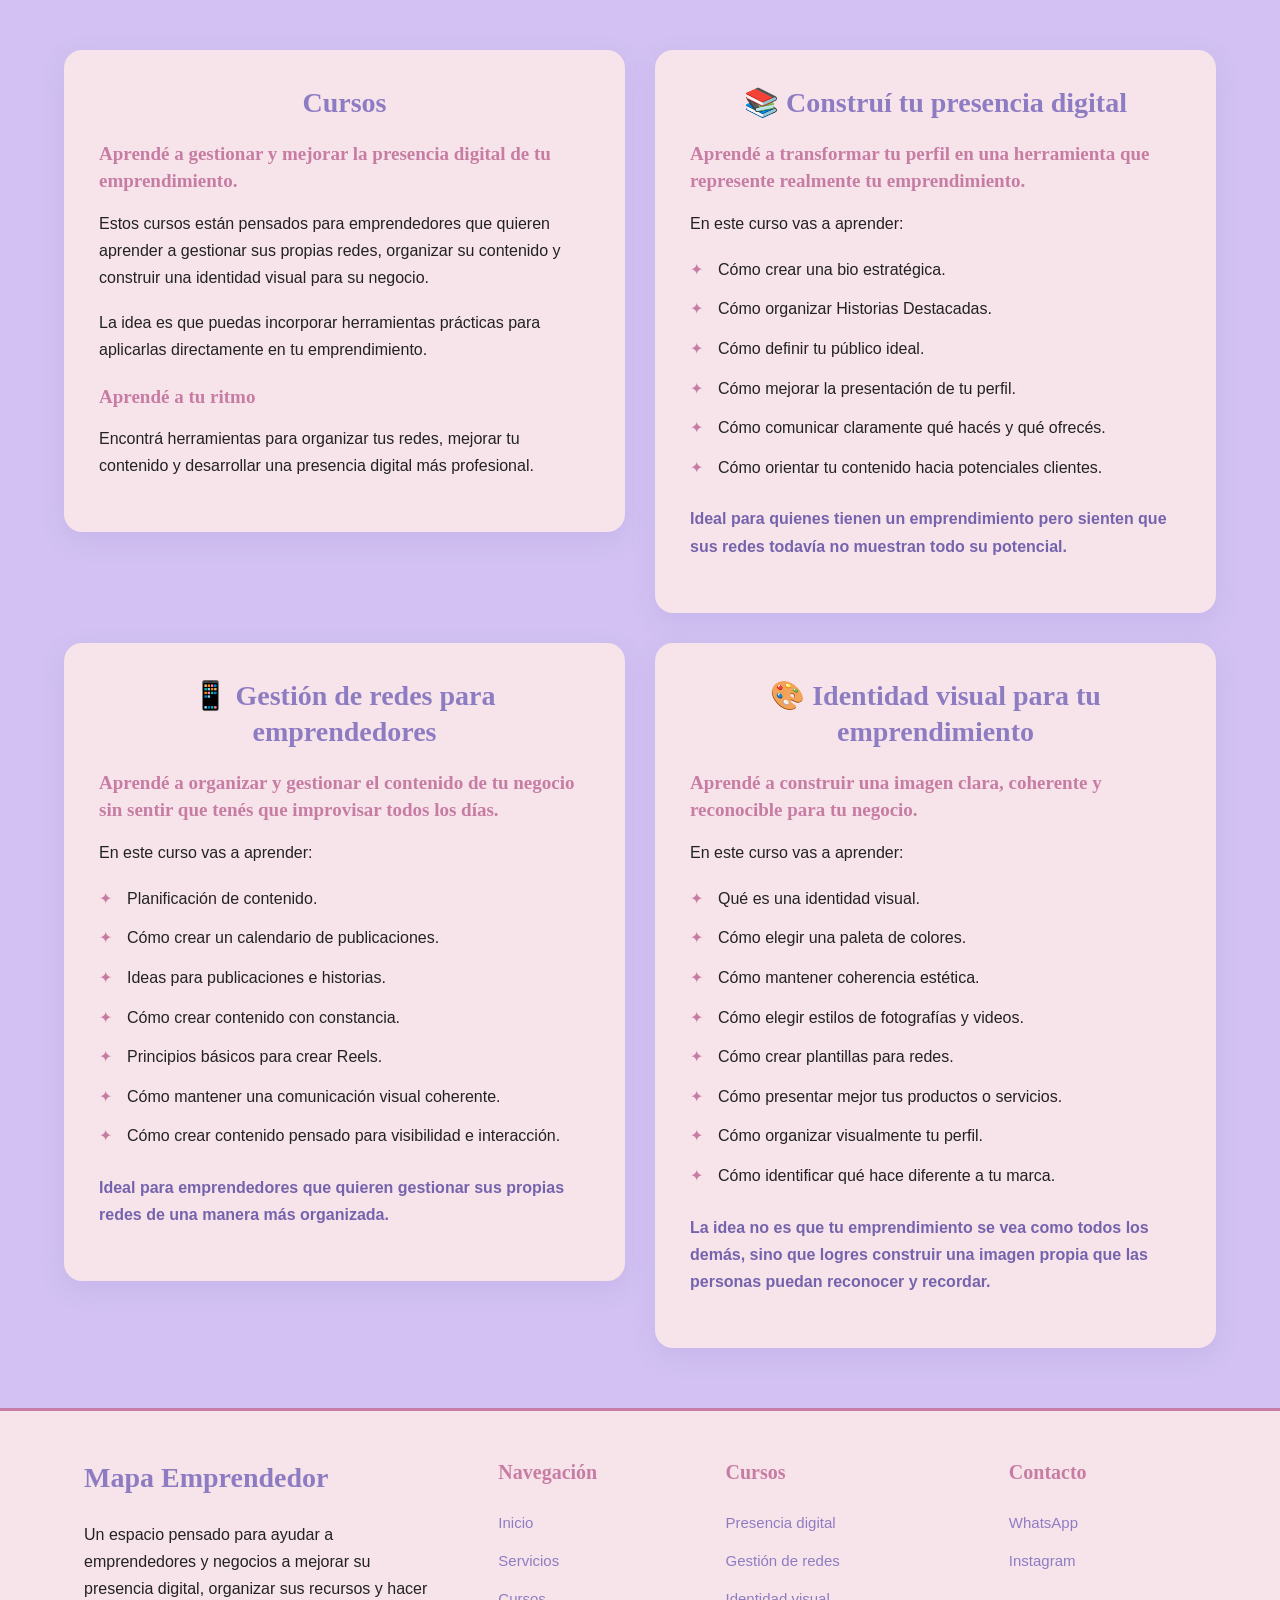
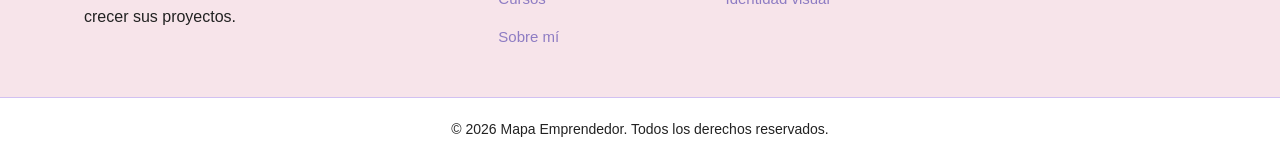
==== cursos.html @ 64b54555 "Agregar estilos footer" ====
<!DOCTYPE html>
<html lang="es">

<head>

    <meta charset="UTF-8">

    <meta
        name="viewport"
        content="width=device-width, initial-scale=1.0"
    >

    <title>Cursos | Mapa Emprendedor</title>

    <link
        rel="icon"
        type="image/jpeg"
        href="../img/logo.jpeg"
    >

    <link
        rel="stylesheet"
        href="style.css"
    >

    <link
        rel="stylesheet"
        href="cursos.css"
    >

</head>


<body>


    <!-- =====================================================
         CURSOS
    ====================================================== -->

    <section class="cursos-layout">


        <!-- =================================================
             PRESENTACIÓN
        ================================================== -->

        <article class="curso-card">

            <h2>
                Cursos
            </h2>

            <h3>
                Aprendé a gestionar y mejorar la presencia
                digital de tu emprendimiento.
            </h3>

            <p>
                Estos cursos están pensados para emprendedores
                que quieren aprender a gestionar sus propias redes,
                organizar su contenido y construir una identidad
                visual para su negocio.
            </p>

            <p>
                La idea es que puedas incorporar herramientas
                prácticas para aplicarlas directamente
                en tu emprendimiento.
            </p>

            <h3>
                Aprendé a tu ritmo
            </h3>

            <p>
                Encontrá herramientas para organizar tus redes,
                mejorar tu contenido y desarrollar una presencia
                digital más profesional.
            </p>

        </article>



        <!-- =================================================
             CURSO 1
        ================================================== -->

        <article
            class="curso-card"
            id="presencia-digital"
        >

            <h2>
                📚 Construí tu presencia digital
            </h2>

            <h3>
                Aprendé a transformar tu perfil en una herramienta
                que represente realmente tu emprendimiento.
            </h3>

            <p>
                En este curso vas a aprender:
            </p>


            <ul class="curso-lista">

                <li>
                    Cómo crear una bio estratégica.
                </li>

                <li>
                    Cómo organizar Historias Destacadas.
                </li>

                <li>
                    Cómo definir tu público ideal.
                </li>

                <li>
                    Cómo mejorar la presentación de tu perfil.
                </li>

                <li>
                    Cómo comunicar claramente qué hacés
                    y qué ofrecés.
                </li>

                <li>
                    Cómo orientar tu contenido
                    hacia potenciales clientes.
                </li>

            </ul>


            <p>
                <strong>
                    Ideal para quienes tienen un emprendimiento
                    pero sienten que sus redes todavía no muestran
                    todo su potencial.
                </strong>
            </p>

        </article>

    
        <!-- =================================================
             CURSO 2
        ================================================== -->

        <article
            class="curso-card"
            id="gestion-redes"
        >

            <h2>
                📱 Gestión de redes para emprendedores
            </h2>

            <h3>
                Aprendé a organizar y gestionar el contenido
                de tu negocio sin sentir que tenés que improvisar
                todos los días.
            </h3>

            <p>
                En este curso vas a aprender:
            </p>


            <ul class="curso-lista">

                <li>
                    Planificación de contenido.
                </li>

                <li>
                    Cómo crear un calendario de publicaciones.
                </li>

                <li>
                    Ideas para publicaciones e historias.
                </li>

                <li>
                    Cómo crear contenido con constancia.
                </li>

                <li>
                    Principios básicos para crear Reels.
                </li>

                <li>
                    Cómo mantener una comunicación
                    visual coherente.
                </li>

                <li>
                    Cómo crear contenido pensado
                    para visibilidad e interacción.
                </li>

            </ul>


            <p>
                <strong>
                    Ideal para emprendedores que quieren gestionar
                    sus propias redes de una manera más organizada.
                </strong>
            </p>

        </article>



        <!-- =================================================
             CURSO 3
        ================================================== -->

        <article
            class="curso-card"
            id="identidad-visual"
        >

            <h2>
                🎨 Identidad visual para tu emprendimiento
            </h2>

            <h3>
                Aprendé a construir una imagen clara,
                coherente y reconocible para tu negocio.
            </h3>

            <p>
                En este curso vas a aprender:
            </p>


            <ul class="curso-lista">

                <li>
                    Qué es una identidad visual.
                </li>

                <li>
                    Cómo elegir una paleta de colores.
                </li>

                <li>
                    Cómo mantener coherencia estética.
                </li>

                <li>
                    Cómo elegir estilos de fotografías
                    y videos.
                </li>

                <li>
                    Cómo crear plantillas para redes.
                </li>

                <li>
                    Cómo presentar mejor tus productos
                    o servicios.
                </li>

                <li>
                    Cómo organizar visualmente tu perfil.
                </li>

                <li>
                    Cómo identificar qué hace diferente
                    a tu marca.
                </li>

            </ul>


            <p>
                <strong>
                    La idea no es que tu emprendimiento se vea
                    como todos los demás, sino que logres construir
                    una imagen propia que las personas puedan
                    reconocer y recordar.
                </strong>
            </p>

        </article>


    </section>



    <!-- =====================================================
         FOOTER
    ====================================================== -->

    <footer class="footer">

        <div class="footer-contenido">


            <div class="footer-columna footer-marca">

                <h2>
                    Mapa Emprendedor
                </h2>

                <p>
                    Un espacio pensado para ayudar a emprendedores
                    y negocios a mejorar su presencia digital,
                    organizar sus recursos y hacer crecer sus proyectos.
                </p>

            </div>



            <div class="footer-columna">

                <h3>
                    Navegación
                </h3>

                <a href="index.html">
                    Inicio
                </a>

                <a href="Servicios.html">
                    Servicios
                </a>

                <a href="cursos.html">
                    Cursos
                </a>

                <a href="index.html">
                    Sobre mí
                </a>

            </div>



            <div class="footer-columna">

                <h3>
                    Cursos
                </h3>

                <a href="#presencia-digital">
                    Presencia digital
                </a>

                <a href="#gestion-redes">
                    Gestión de redes
                </a>

                <a href="#identidad-visual">
                    Identidad visual
                </a>

            </div>



            <div class="footer-columna">

                <h3>
                    Contacto
                </h3>

                <a
                    href="https://wa.me/59899826150"
                    target="_blank"
                    rel="noopener noreferrer"
                    class="whatsapp-btn"
                >
                    WhatsApp
                </a>

                <a
                    href="https://www.instagram.com/mapa_emprendedor"
                    target="_blank"
                    rel="noopener noreferrer"
                >
                    Instagram
                </a>

            </div>

        </div>


        <div class="footer-inferior">

            <p>
                &copy;
                <span id="year"></span>
                Mapa Emprendedor.
                Todos los derechos reservados.
            </p>

        </div>

    </footer>


    <script src="../js/script.js"></script>


</body>

</html>
---- style.css ----
/* =========================================================
   MAPA EMPRENDEDOR - CSS GENERAL
========================================================= */


/* =========================================================
   VARIABLES
========================================================= */

:root {
    /* COLORES */
    --violeta: #8e7cc3;
    --violeta-oscuro: #7563ad;

    --lila: #d2c1f2;
    --lila-claro: #eee8fa;

    --rosa: #c77da3;
    --rosa-oscuro: #ad658b;
    --rosa-claro: #f7e4ea;

    --blanco: #ffffff;
    --negro: #222222;
    --gris: #666666;

    /* FUENTES */
    --fuente-titulo:
        Georgia,
        "Times New Roman",
        serif;

    --fuente-texto:
        Arial,
        Helvetica,
        sans-serif;

    /* MEDIDAS */
    --radio: 15px;
    --ancho-general: 1200px;

    /* SOMBRAS */
    --sombra:
        0 8px 25px
        rgba(142, 124, 195, 0.15);

    --sombra-hover:
        0 14px 35px
        rgba(142, 124, 195, 0.25);

    /* TRANSICIONES */
    --transicion: 0.3s ease;
}


/* =========================================================
   RESET
========================================================= */

* {
    margin: 0;
    padding: 0;
    box-sizing: border-box;
}

html {
    scroll-behavior: smooth;
}

body {
    margin: 0;

    background-color: var(--lila);
    color: var(--negro);

    font-family: var(--fuente-texto);
    line-height: 1.6;

    overflow-x: hidden;
}

img {
    display: block;
    max-width: 100%;
}

button,
input,
textarea,
select {
    font: inherit;
}


/* =========================================================
   LINKS GENERALES
========================================================= */

a {
    color: var(--violeta);
    text-decoration: none;

    transition: color var(--transicion);
}

a:hover {
    color: var(--rosa);
}

/* =========================================
   BOTONES DE LAS TARJETAS
========================================= */

a.explorar-btn {
    display: inline-flex;

    align-items: center;
    justify-content: center;

    margin-top: 15px;
    padding: 12px 24px;

    background-color: var(--violeta);
    color: var(--blanco);

    border-radius: 8px;

    font-family: var(--fuente-texto);
    font-size: 15px;
    font-weight: 600;

    text-decoration: none;

    cursor: pointer;

    transition:
        background-color 0.3s ease,
        color 0.3s ease,
        transform 0.3s ease,
        box-shadow 0.3s ease;
}

a.explorar-btn:visited {
    color: var(--blanco);
}

a.explorar-btn:hover {
    background-color: var(--rosa);
    color: var(--blanco);

    transform: translateY(-3px);

    box-shadow:
        0 7px 15px
        rgba(199, 125, 163, 0.3);
}

a.explorar-btn:active {
    transform: scale(0.96);
}

/* =========================================================
   TÍTULOS
========================================================= */

h1,
h2,
h3,
h4 {
    font-family: var(--fuente-titulo);
}

h1 {
    margin-bottom: 20px;
    color: var(--violeta);
}

h2 {
    margin-bottom: 20px;
}

h3 {
    margin-bottom: 15px;
}


/* =========================================================
   HEADER
========================================================= */

.header {
    width: 100%;
    min-height: 350px;

    background-color: var(--rosa-claro);
    background-image: url("../img/logo.jpeg");
    background-size: contain;
    background-position: center 50%;
    background-repeat: no-repeat;

    display: flex;
    flex-direction: column;
    justify-content: center;
    align-items: center;

    animation: entradaHeader 1.2s ease-out;

    /* Se usa para el movimiento del logo al hacer scroll */
    will-change: background-position;
}

@keyframes entradaHeader {
    from {
        opacity: 0;
        transform: scale(0.96);
    }

    to {
        opacity: 1;
        transform: scale(1);
    }
}


/* =========================================================
   CONTENEDOR GENERAL
========================================================= */

.container {
    width: 100%;
    max-width: var(--ancho-general);

    margin: 0 auto;
    padding: 35px 20px;

    position: relative;

    text-align: center;

    animation:
        entradaBienvenida
        1s ease-out
        0.2s both;
}


/* =========================================================
   BIENVENIDA
========================================================= */

#bienvenido {
    margin: 0;

    color: var(--rosa);

    font-size: 26px;
    font-weight: normal;
    line-height: 1.5;
}

.container p {
    font-size: 17px;
    line-height: 1.6;
}

@keyframes entradaBienvenida {
    from {
        opacity: 0;
        transform: translateY(25px);
    }

    to {
        opacity: 1;
        transform: translateY(0);
    }
}


/* =========================================================
   COLUMNAS PRINCIPALES
========================================================= */

.columnas {
    width: 100%;
    max-width: 1400px;

    margin: 0 auto;
    padding: 0 20px 40px;

    display: grid;

    grid-template-columns:
        repeat(3, minmax(0, 1fr));

    gap: 20px;

    /* IMPORTANTE */
    align-items: start;
}


/* =========================================================
   COLUMNA
========================================================= */

.columna {
    padding: 30px;

    background-color: var(--rosa-claro);

    border-radius: var(--radio);

    text-align: center;

    opacity: 0;

    animation:
        entradaColumna
        0.8s ease-out
        forwards;

    transition:
        transform var(--transicion),
        box-shadow var(--transicion);
}


/* Animación escalonada */

.columna:nth-child(1) {
    animation-delay: 0.4s;
}

.columna:nth-child(2) {
    animation-delay: 0.6s;
}

.columna:nth-child(3) {
    animation-delay: 0.8s;
}

@keyframes entradaColumna {
    from {
        opacity: 0;
        transform: translateY(35px);
    }

    to {
        opacity: 1;
        transform: translateY(0);
    }
}

.columna:hover {
    transform: translateY(-8px);
    box-shadow: var(--sombra-hover);
}


/* =========================================================
   CONTENIDO DE LAS COLUMNAS
========================================================= */

.columna h2 {
    color: var(--violeta);

    transition:
        transform var(--transicion),
        color var(--transicion);
}

.columna h3 {
    color: var(--rosa);
    line-height: 1.3;
}

.columna p {
    margin-bottom: 20px;
    line-height: 1.6;
}

.columna:hover h2 {
    transform: scale(1.04);
}


/* =========================================================
   BOTONES PRINCIPALES
========================================================= */

.explorar-btn,
.btn,
.whatsapp-btn {
    display: inline-flex;

    align-items: center;
    justify-content: center;

    padding: 11px 22px;

    background-color: var(--violeta);
    color: var(--blanco);

    border: none;
    border-radius: 8px;

    font-family: var(--fuente-texto);
    font-size: 15px;

    text-decoration: none;

    cursor: pointer;

    transition:
        background-color var(--transicion),
        color var(--transicion),
        transform var(--transicion),
        box-shadow var(--transicion);
}

.explorar-btn:hover,
.btn:hover,
.whatsapp-btn:hover {
    background-color: var(--rosa);
    color: var(--blanco);

    transform: translateY(-3px);

    box-shadow:
        0 7px 15px
        rgba(199, 125, 163, 0.30);
}

.explorar-btn:active,
.btn:active,
.whatsapp-btn:active {
    transform: scale(0.96);
}


/* =========================================================
   BOTÓN SECUNDARIO
========================================================= */

.btn-secundario {
    display: inline-flex;

    align-items: center;
    justify-content: center;

    padding: 10px 20px;

    border: 2px solid var(--violeta);
    border-radius: 8px;

    background-color: transparent;
    color: var(--violeta);

    text-decoration: none;

    transition:
        background-color var(--transicion),
        color var(--transicion),
        transform var(--transicion);
}

.btn-secundario:hover {
    background-color: var(--violeta);
    color: var(--blanco);

    transform: translateY(-3px);
}


/* =========================================================
   SECCIONES GENERALES
========================================================= */

.seccion {
    width: 100%;
    max-width: var(--ancho-general);

    margin: 0 auto;
    padding: 60px 20px;
}

.seccion-titulo {
    margin-bottom: 15px;

    color: var(--violeta);

    font-size: 32px;

    text-align: center;
}

.seccion-subtitulo {
    margin-bottom: 30px;

    color: var(--rosa);

    font-size: 20px;

    text-align: center;
}


/* =========================================================
   TARJETAS GENERALES
========================================================= */

.tarjetas {
    display: grid;

    grid-template-columns:
        repeat(3, minmax(0, 1fr));

    gap: 20px;
}

.tarjeta {
    padding: 30px;

    background-color: var(--rosa-claro);

    border-radius: var(--radio);

    box-shadow: var(--sombra);

    transition:
        transform var(--transicion),
        box-shadow var(--transicion);
}

.tarjeta:hover {
    transform: translateY(-6px);
    box-shadow: var(--sombra-hover);
}

.tarjeta h2,
.tarjeta h3 {
    color: var(--violeta);
}

.tarjeta p {
    margin-bottom: 15px;
}


/* =========================================================
   LISTAS
========================================================= */

.lista {
    margin: 20px 0;
    padding: 0;

    list-style: none;
}

.lista li {
    position: relative;

    margin-bottom: 12px;
    padding-left: 25px;
}

.lista li::before {
    content: "✦";

    position: absolute;

    left: 0;

    color: var(--rosa);
}


/* =========================================================
   FORMULARIOS
========================================================= */

.formulario {
    width: 100%;
    max-width: 650px;

    margin: 30px auto;
    padding: 30px;

    background-color: var(--rosa-claro);

    border-radius: var(--radio);
}

.formulario label {
    display: block;

    margin-bottom: 7px;

    color: var(--violeta);

    font-weight: bold;
}

.formulario input,
.formulario textarea,
.formulario select {
    width: 100%;

    margin-bottom: 20px;
    padding: 12px;

    border: 1px solid var(--lila);
    border-radius: 8px;

    background-color: var(--blanco);
    color: var(--negro);

    outline: none;

    transition:
        border-color var(--transicion),
        box-shadow var(--transicion);
}

.formulario input:focus,
.formulario textarea:focus,
.formulario select:focus {
    border-color: var(--violeta);

    box-shadow:
        0 0 0 3px
        rgba(142, 124, 195, 0.15);
}

.formulario textarea {
    min-height: 130px;

    resize: vertical;
}


/* =========================================================
   IMÁGENES DE CONTENIDO
========================================================= */

.imagen-contenido {
    width: 100%;
    max-width: 500px;

    margin: 25px auto;

    border-radius: var(--radio);

    box-shadow: var(--sombra);
}


/* =========================================================
   LINKS ESPECIALES
========================================================= */

.link {
    color: var(--violeta);

    font-weight: bold;
    text-decoration: none;

    transition: color var(--transicion);
}

.link:hover {
    color: var(--rosa);
}


/* =========================================================
   FOOTER
========================================================= */

.footer {
    width: 100%;
    margin-top: 60px;

    background-color: var(--rosa-claro);
    color: var(--negro);

    border-top: 3px solid var(--rosa);

    animation: aparecerFooter 1s ease-out;
}


/* =========================================================
   CONTENIDO DEL FOOTER
========================================================= */

.footer-contenido {
    width: 90%;
    max-width: var(--ancho-general);

    margin: 0 auto;
    padding: 45px 20px;

    display: grid;

    grid-template-columns:
        2fr 1fr 1.3fr 1fr;

    gap: 40px;
}


/* =========================================================
   COLUMNAS
========================================================= */

.footer-columna {
    display: flex;

    flex-direction: column;
    align-items: flex-start;

    gap: 8px;
}


/* =========================================================
   MARCA
========================================================= */

.footer-marca h2 {
    margin-bottom: 12px;

    color: var(--violeta);

    font-size: 28px;
}


.footer-marca p {
    max-width: 350px;

    margin: 0;

    color: var(--negro);

    line-height: 1.7;
}


/* =========================================================
   TÍTULOS DEL FOOTER
========================================================= */

.footer-columna h3 {
    margin-bottom: 12px;

    color: var(--rosa);

    font-size: 20px;
}


/* =========================================================
   ENLACES DEL FOOTER
========================================================= */

.footer-columna a {
    display: inline-block;

    position: relative;

    padding: 3px 0;

    background-color: transparent;

    color: var(--violeta);

    border: none;
    border-radius: 0;

    font-size: 15px;
    font-weight: normal;

    text-decoration: none;

    box-shadow: none;

    transition:
        color 0.3s ease,
        transform 0.3s ease;
}


/* Cuando pasás el mouse */

.footer-columna a:hover {
    background-color: transparent;

    color: var(--rosa);

    transform: translateX(4px);

    box-shadow: none;
}


/* Línea animada debajo */

.footer-columna a::after {
    content: "";

    position: absolute;

    left: 0;
    bottom: 0;

    width: 0;
    height: 1px;

    background-color: var(--rosa);

    transition: width 0.3s ease;
}


.footer-columna a:hover::after {
    width: 100%;
}


/* =========================================================
   PARTE INFERIOR
========================================================= */

.footer-inferior {
    width: 100%;

    padding: 20px;

    background-color: var(--blanco);

    border-top: 1px solid var(--lila);

    text-align: center;
}


.footer-inferior p {
    margin: 0;

    color: var(--negro);

    font-size: 14px;
}


/* =========================================================
   ANIMACIÓN
========================================================= */

@keyframes aparecerFooter {

    from {
        opacity: 0;
        transform: translateY(25px);
    }

    to {
        opacity: 1;
        transform: translateY(0);
    }

}


/* =========================================================
   TABLET
   769px - 1024px
========================================================= */

@media (min-width: 769px) and (max-width: 1024px) {

    /* =========================
       HEADER
    ========================= */

    .header {
        min-height: 300px;

        background-size: contain;
    }


    /* =========================
       BIENVENIDA
    ========================= */

    .container {
        padding: 30px 25px;
    }

    #bienvenido {
        font-size: 23px;
    }


    /* =========================
       COLUMNAS PRINCIPALES
       
       Servicios | Cursos
          Sobre mí
    ========================= */

    .columnas {
        grid-template-columns:
            repeat(2, minmax(0, 1fr));

        gap: 22px;

        padding:
            0 25px
            40px;
    }


    /* SERVICIOS */

    .columna:nth-child(1) {
        grid-column: 1;
        grid-row: 1;
    }


    /* SOBRE MÍ */

    .columna:nth-child(2) {
        grid-column: 1 / -1;
        grid-row: 2;

        width: 65%;

        justify-self: center;
    }


    /* CURSOS */

    .columna:nth-child(3) {
        grid-column: 2;
        grid-row: 1;
    }


    .columna {
        padding: 27px;
    }


    /* =========================
       TARJETAS GENERALES
    ========================= */

    .tarjetas {
        grid-template-columns:
            repeat(2, minmax(0, 1fr));
    }


    /* =========================
       SECCIONES
    ========================= */

    .seccion {
        padding:
            50px 25px;
    }


    /* =========================
       FOOTER
    ========================= */

    .footer-contenido {
        grid-template-columns:
            repeat(2, minmax(0, 1fr));

        gap:
            35px
            50px;

        padding:
            40px
            25px;
    }

}



/* =========================================================
   CELULAR
   hasta 768px
========================================================= */

@media (max-width: 768px) {

    /* =========================
       HEADER
    ========================= */

    .header {
        min-height: 250px;

        background-size: contain;
        background-position: center;
    }


    /* =========================
       BIENVENIDA
    ========================= */

    .container {
        padding:
            25px
            15px;
    }

    #bienvenido {
        font-size: 21px;

        line-height: 1.4;
    }

    .container p {
        font-size: 16px;
    }


    /* =========================
       COLUMNAS
    ========================= */

    .columnas {
        width: 100%;

        grid-template-columns: 1fr;

        gap: 20px;

        padding:
            0 15px
            30px;
    }


    .columna {
        width: 100%;

        padding: 25px 20px;

        height: fit-content;
    }


    /* =========================
       TÍTULOS
    ========================= */

    .columna h2 {
        font-size: 25px;
    }

    .columna h3 {
        font-size: 18px;
    }


    /* =========================
       TARJETAS
    ========================= */

    .tarjetas {
        grid-template-columns: 1fr;
    }

    .tarjeta {
        padding: 25px 20px;
    }


    /* =========================
       SECCIONES
    ========================= */

    .seccion {
        padding:
            45px
            15px;
    }

    .seccion-titulo {
        font-size: 27px;
    }

    .seccion-subtitulo {
        font-size: 18px;
    }


    /* =========================
       FORMULARIO
    ========================= */

    .formulario {
        width: 100%;

        padding: 22px 18px;
    }


    /* =========================
       IMÁGENES
    ========================= */

    .imagen-contenido {
        width: 100%;

        max-width: 450px;
    }


    /* =========================================
   FOOTER
========================================= */

.footer {
    margin-top: 60px;
    padding: 50px 20px 20px;
    background-color: #1f1f1f;
    color: white;
}

.footer-contenido {
    max-width: 1200px;
    margin: 0 auto;

    display: grid;
    grid-template-columns: repeat(4, 1fr);
    gap: 40px;
}

.footer-columna {
    display: flex;
    flex-direction: column;
    gap: 12px;
}

.footer-columna h2,
.footer-columna h3 {
    margin-bottom: 10px;
    color: white;
}

.footer-columna p {
    line-height: 1.6;
    color: #dddddd;
}


/* BOTONES / LINKS DEL FOOTER */

.footer-columna a {
    display: inline-block;

    width: fit-content;

    padding: 9px 16px;

    text-decoration: none;

    color: white;

    border: 1px solid white;
    border-radius: 8px;

    transition: 0.3s ease;

    cursor: pointer;
}


/* EFECTO AL PASAR EL MOUSE */

.footer-columna a:hover {
    background-color: white;
    color: #1f1f1f;

    transform: translateY(-2px);
}


/* PARTE INFERIOR */

.footer-inferior {
    max-width: 1200px;

    margin: 40px auto 0;
    padding-top: 20px;

    border-top: 1px solid #555;

    text-align: center;

    color: #bbbbbb;
}


/* RESPONSIVE */

@media (max-width: 900px) {

    .footer-contenido {
        grid-template-columns: repeat(2, 1fr);
    }

}


@media (max-width: 600px) {

    .footer-contenido {
        grid-template-columns: 1fr;
    }

}



/* =========================================================
   CELULAR PEQUEÑO
   hasta 480px
========================================================= */

@media (max-width: 480px) {

    /* =========================
       HEADER
    ========================= */

    .header {
        min-height: 210px;
    }


    /* =========================
       BIENVENIDA
    ========================= */

    #bienvenido {
        font-size: 19px;
    }

    .container {
        padding:
            20px
            14px;
    }


    /* =========================
       COLUMNAS
    ========================= */

    .columnas {
        padding:
            0
            12px
            25px;

        gap: 16px;
    }

    .columna {
        padding:
            22px
            18px;

        border-radius: 13px;
    }

    .columna h2 {
        font-size: 23px;
    }

    .columna h3 {
        font-size: 17px;
    }

    .columna p {
        font-size: 15px;
    }


    /* =========================
       BOTONES
    ========================= */

    .explorar-btn,
    .btn,
    .btn-secundario,
    .whatsapp-btn {
        width: 100%;

        text-align: center;

        justify-content: center;
    }


    /* Para asegurar que los links
       con clase explorar-btn también
       ocupen todo el ancho */

    a.explorar-btn {
        width: 100%;
    }


    /* =========================
       SECCIONES
    ========================= */

    .seccion {
        padding:
            35px
            12px;
    }

    .seccion-titulo {
        font-size: 24px;
    }


    /* =========================
       FORMULARIO
    ========================= */

    .formulario {
        padding:
            20px
            15px;
    }


    /* =========================
       FOOTER
    ========================= */

    .footer-contenido {
        width: 95%;

        padding:
            35px
            15px;

        gap: 25px;
    }

    .footer-marca h2 {
        font-size: 24px;
    }

    .footer-columna h3 {
        font-size: 18px;
    }

    .footer-columna a {
        font-size: 14px;
    }

    .footer-inferior {
        padding:
            18px
            12px;
    }

    .footer-inferior p {
        font-size: 12px;
    }

}



/* =========================================================
   CELULARES MUY PEQUEÑOS
   hasta 360px
========================================================= */

@media (max-width: 360px) {

    .header {
        min-height: 180px;
    }

    #bienvenido {
        font-size: 18px;
    }

    .columna {
        padding:
            20px
            15px;
    }

    .columna h2 {
        font-size: 21px;
    }

    .columna h3 {
        font-size: 16px;
    }

    .columna p {
        font-size: 14px;
    }

}



/* =========================================================
   ACCESIBILIDAD
========================================================= */

@media (prefers-reduced-motion: reduce) {

    html {
        scroll-behavior: auto;
    }

    .header,
    .container,
    .columna,
    .footer {
        animation: none;

        opacity: 1;
    }

    *,
    *::before,
    *::after {
        animation-duration: 0.01ms !important;

        animation-iteration-count: 1 !important;

        transition-duration: 0.01ms !important;
    }

}

* {
    margin: 0;
    padding: 0;
    box-sizing: border-box;
}

body {
    font-family: Arial, Helvetica, sans-serif;
    background-color: #f5f1eb;
    color: #333;
}


/* HEADER */

header {
    background-color: #9b7355;
    padding: 25px 40px;

    display: flex;
    justify-content: space-between;
    align-items: center;

    flex-wrap: wrap;
}

.logo {
    color: white;
    font-size: 28px;
    font-weight: bold;
}

nav {
    display: flex;
    gap: 15px;
    flex-wrap: wrap;
}

nav a {
    color: white;
    text-decoration: none;

    padding: 10px 16px;

    border-radius: 8px;

    transition: 0.3s;
}

nav a:hover {
    background-color: #7f5c43;
}


/* BIENVENIDA */

.container {
    width: 90%;
    max-width: 1200px;

    margin: 50px auto 30px;

    text-align: center;
}

#bienvenido {
    color: #6d4c41;

    font-size: 30px;

    line-height: 1.4;
}


/* COLUMNAS */

.columnas {
    width: 90%;
    max-width: 1200px;

    margin: 40px auto;

    display: grid;

    grid-template-columns: repeat(3, 1fr);

    gap: 25px;
}

.columna {
    background-color: white;

    border-radius: 15px;

    padding: 25px;

    box-shadow: 0 4px 12px rgba(0, 0, 0, 0.12);

    transition: 0.3s;
}

.columna:hover {
    transform: translateY(-5px);

    box-shadow: 0 8px 18px rgba(0, 0, 0, 0.18);
}

.columna h2 {
    color: #8b6248;

    margin-bottom: 15px;

    font-size: 25px;
}

.columna h3 {
    color: #5f4638;

    margin-bottom: 15px;
}

.columna p {
    line-height: 1.6;

    margin-bottom: 15px;
}


/* BOTONES */

.boton {
    display: inline-block;

    background-color: #9b7355;

    color: white;

    text-decoration: none;

    padding: 12px 20px;

    border-radius: 8px;

    margin-top: 10px;

    transition: 0.3s;

    font-weight: bold;
}

.boton:hover {
    background-color: #76523c;

    transform: scale(1.03);
}


/* FOTO */

.foto-perfil {
    width: 150px;
    height: 150px;

    object-fit: cover;

    border-radius: 50%;

    display: block;

    margin: 0 auto 20px;

    border: 5px solid #d7c1ae;
}


/* FOOTER */

footer {
    margin-top: 60px;

    background-color: #6f4e3d;

    color: white;

    padding: 40px 20px;

    text-align: center;
}

footer h2 {
    margin-bottom: 20px;

    font-size: 26px;
}

.footer-botones {
    display: flex;

    justify-content: center;

    align-items: center;

    gap: 15px;

    flex-wrap: wrap;

    margin-bottom: 25px;
}

.footer-botones a {
    display: inline-block;

    background-color: white;

    color: #6f4e3d;

    padding: 12px 22px;

    border-radius: 8px;

    text-decoration: none;

    font-weight: bold;

    transition: 0.3s;
}

.footer-botones a:hover {
    background-color: #e8d8ca;

    transform: translateY(-2px);
}

footer p {
    margin-top: 15px;

    font-size: 14px;
}


/* TABLET */

@media (max-width: 900px) {

    .columnas {
        grid-template-columns: 1fr;
    }

    header {
        flex-direction: column;

        gap: 20px;
    }

    nav {
        justify-content: center;
    }

    #bienvenido {
        font-size: 25px;
    }
}


/* CELULAR */

@media (max-width: 500px) {

    header {
        padding: 20px 10px;
    }

    .logo {
        font-size: 23px;
    }

    nav {
        flex-direction: column;

        width: 100%;

        text-align: center;
    }

    nav a {
        width: 100%;
    }

    .container {
        margin-top: 30px;
    }

    #bienvenido {
        font-size: 21px;
    }

    .columnas {
        width: 94%;
    }

    .columna {
        padding: 20px;
    }

    .footer-botones {
        flex-direction: column;
    }

    .footer-botones a {
        width: 90%;
    }
}
}
---- cursos.css ----
/* =========================================================
   PÁGINA CURSOS
========================================================= */

.cursos-layout {
    width: 90%;
    max-width: 1300px;

    margin: 50px auto;

    display: grid;

    grid-template-columns:
        repeat(2, minmax(0, 1fr));

    gap: 30px;

    align-items: start;
}


/* =========================================================
   TARJETAS
========================================================= */

.curso-card {
    width: 100%;
    height: fit-content;

    padding: 35px;

    background-color: var(--rosa-claro);

    border-radius: 18px;

    box-shadow:
        0 8px 25px
        rgba(142, 124, 195, 0.15);

    transition:
        transform 0.3s ease,
        box-shadow 0.3s ease;
}


.curso-card:hover {
    transform: translateY(-7px);

    box-shadow:
        0 15px 35px
        rgba(142, 124, 195, 0.25);
}


/* =========================================================
   TÍTULOS
========================================================= */

.curso-card h2 {
    margin-bottom: 20px;

    color: var(--violeta);

    font-size: 28px;

    line-height: 1.3;

    text-align: center;
}


.curso-card h3 {
    margin-top: 20px;
    margin-bottom: 15px;

    color: var(--rosa);

    font-size: 19px;

    line-height: 1.4;
}


/* =========================================================
   PÁRRAFOS
========================================================= */

.curso-card p {
    margin-bottom: 18px;

    line-height: 1.7;
}


.curso-card strong {
    color: var(--violeta-oscuro);
}


/* =========================================================
   LISTA
========================================================= */

.curso-lista {
    margin: 20px 0 25px;

    padding: 0;

    list-style: none;
}


.curso-lista li {
    position: relative;

    margin-bottom: 14px;

    padding-left: 28px;

    line-height: 1.6;
}


.curso-lista li::before {
    content: "✦";

    position: absolute;

    left: 0;

    color: var(--rosa);
}


/* =========================================================
   IMÁGENES DEL MEDIO
========================================================= */

.imagenes-cursos {
    grid-column: 1 / -1;

    width: 100%;

    margin: 25px 0;

    padding: 40px 30px;

    display: grid;

    grid-template-columns:
        repeat(3, minmax(0, 1fr));

    gap: 25px;

    align-items: center;

    background-color:
        rgba(255, 255, 255, 0.25);

    border-radius: 22px;
}


.imagenes-cursos img {
    width: 100%;

    height: 420px;

    object-fit: cover;

    border-radius: 18px;

    box-shadow:
        0 8px 25px
        rgba(142, 124, 195, 0.15);

    transition:
        transform 0.4s ease,
        box-shadow 0.4s ease;
}


.imagenes-cursos img:hover {
    transform:
        translateY(-7px)
        scale(1.02);

    box-shadow:
        0 16px 35px
        rgba(142, 124, 195, 0.28);
}


/* =========================================================
   TABLET
========================================================= */

@media (max-width: 1024px) {

    .cursos-layout {
        width: 94%;

        gap: 22px;
    }


    .curso-card {
        padding: 27px;
    }


    .imagenes-cursos {
        padding: 30px 20px;

        gap: 18px;
    }


    .imagenes-cursos img {
        height: 330px;
    }

}


/* =========================================================
   TABLET PEQUEÑA
========================================================= */

@media (max-width: 800px) {

    .cursos-layout {
        grid-template-columns: 1fr;
    }


    .imagenes-cursos {
        grid-column: auto;

        grid-template-columns:
            repeat(2, minmax(0, 1fr));
    }


    .imagenes-cursos img:nth-child(3) {
        grid-column: 1 / -1;

        width: 50%;

        justify-self: center;
    }

}


/* =========================================================
   CELULAR
========================================================= */

@media (max-width: 600px) {

    .cursos-layout {
        width: 92%;

        margin: 30px auto;

        gap: 20px;
    }


    .curso-card {
        padding: 24px 20px;
    }


    .curso-card h2 {
        font-size: 23px;
    }


    .curso-card h3 {
        font-size: 18px;
    }


    .imagenes-cursos {
        grid-template-columns: 1fr;

        padding: 20px;
    }


    .imagenes-cursos img {
        width: 100%;

        height: auto;

        object-fit: contain;
    }


    .imagenes-cursos img:nth-child(3) {
        grid-column: auto;

        width: 100%;
    }


    .curso-card .explorar-btn {
        width: 100%;
    }

}
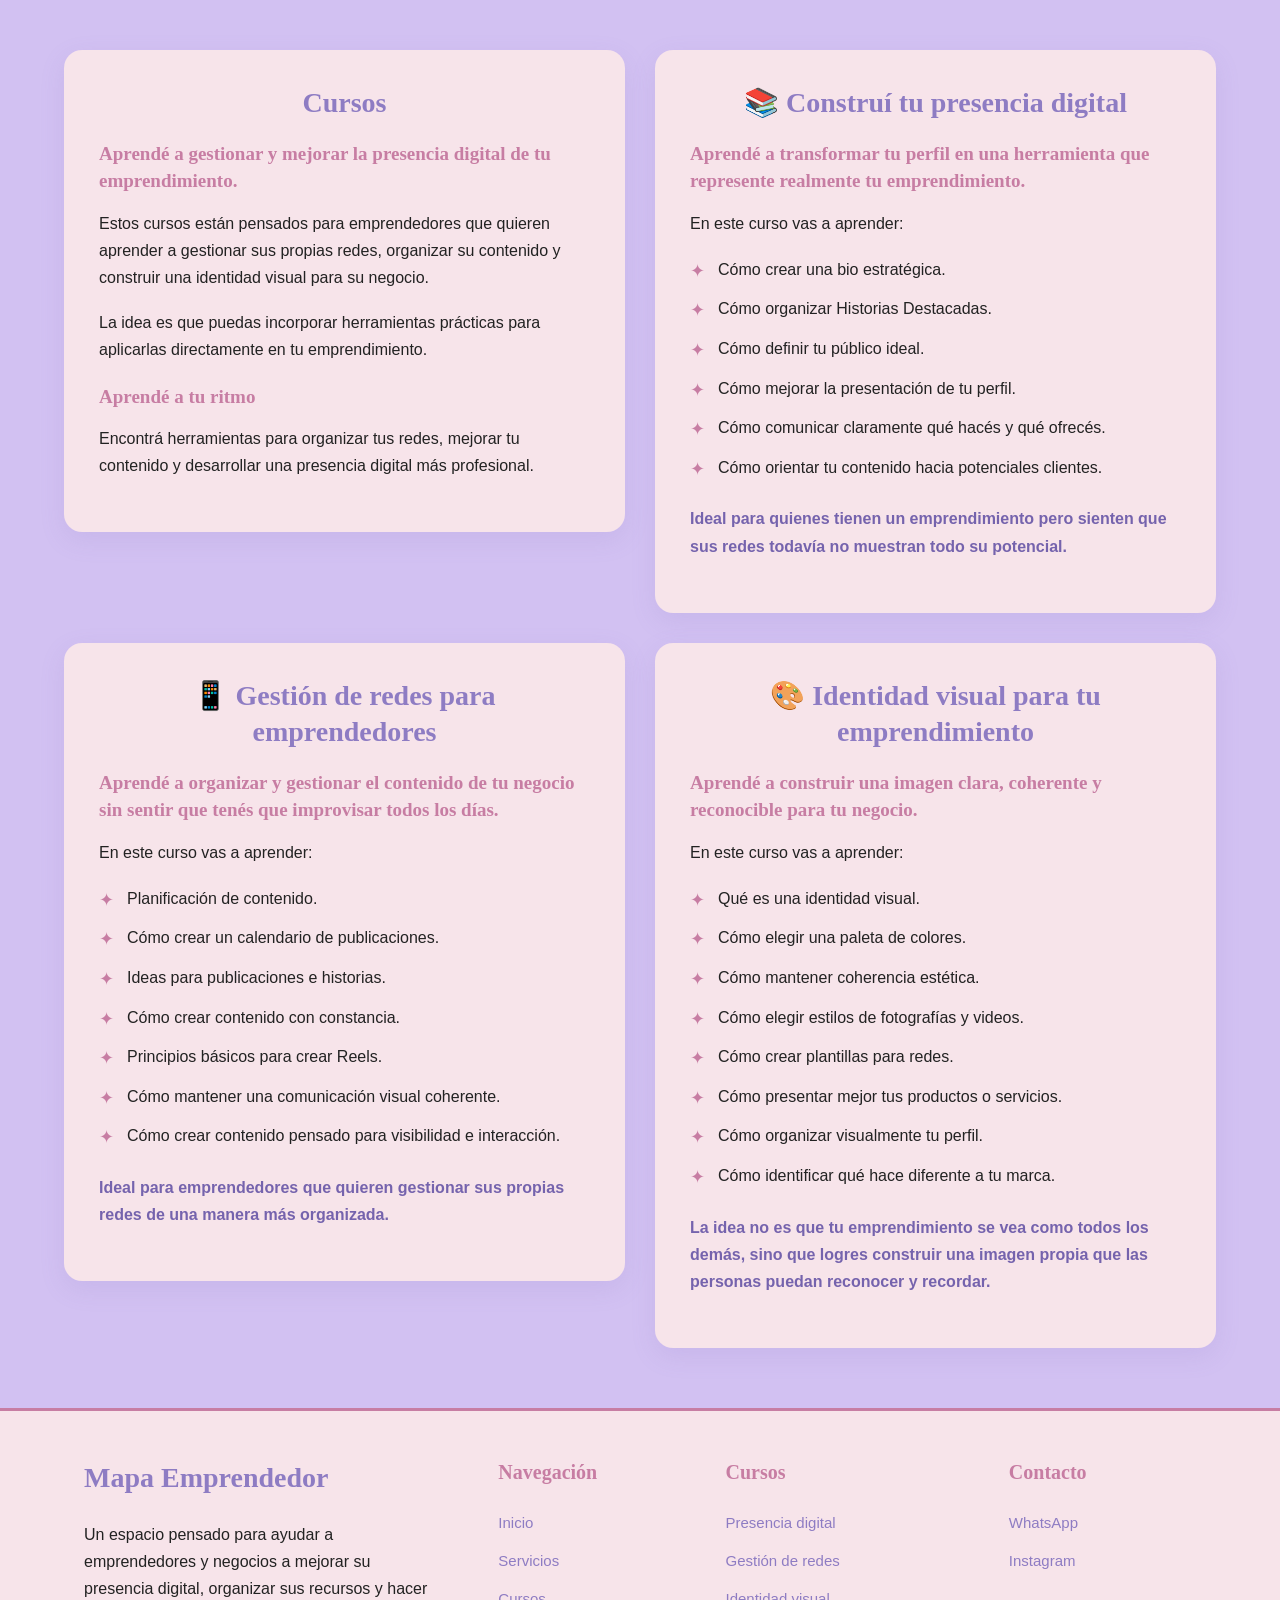
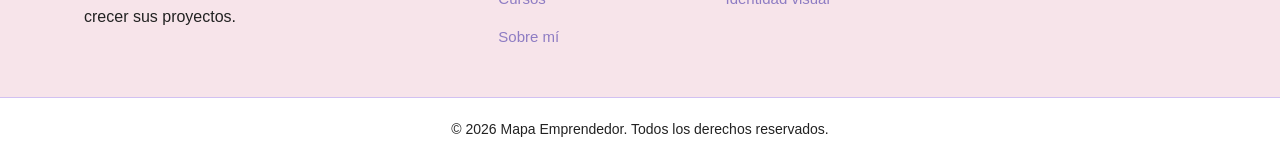
==== commit a7da6b02: "Agregar estilos footer" ====
--- a/cursos.html
+++ b/cursos.html
@@ -15,24 +15,23 @@
     <link
         rel="icon"
         type="image/jpeg"
-        href="../img/logo.jpeg"
+        href="./img/logo.jpeg"
     >
 
     <link
         rel="stylesheet"
-        href="style.css"
+        href="./style.css"
     >
 
     <link
         rel="stylesheet"
-        href="cursos.css"
+        href="./cursos.css"
     >
 
 </head>
 
 
 <body>
-
 
     <!-- =====================================================
          CURSOS
@@ -82,7 +81,6 @@
         </article>
 
 
-
         <!-- =================================================
              CURSO 1
         ================================================== -->
@@ -105,7 +103,6 @@
                 En este curso vas a aprender:
             </p>
 
-
             <ul class="curso-lista">
 
                 <li>
@@ -135,7 +132,6 @@
                 </li>
 
             </ul>
-
 
             <p>
                 <strong>
@@ -147,7 +143,7 @@
 
         </article>
 
-    
+
         <!-- =================================================
              CURSO 2
         ================================================== -->
@@ -171,7 +167,6 @@
                 En este curso vas a aprender:
             </p>
 
-
             <ul class="curso-lista">
 
                 <li>
@@ -205,7 +200,6 @@
                 </li>
 
             </ul>
-
 
             <p>
                 <strong>
@@ -217,7 +211,6 @@
         </article>
 
 
-
         <!-- =================================================
              CURSO 3
         ================================================== -->
@@ -240,7 +233,6 @@
                 En este curso vas a aprender:
             </p>
 
-
             <ul class="curso-lista">
 
                 <li>
@@ -279,7 +271,6 @@
                 </li>
 
             </ul>
-
 
             <p>
                 <strong>
@@ -296,7 +287,6 @@
     </section>
 
 
-
     <!-- =====================================================
          FOOTER
     ====================================================== -->
@@ -305,6 +295,8 @@
 
         <div class="footer-contenido">
 
+
+            <!-- MAPA EMPRENDEDOR -->
 
             <div class="footer-columna footer-marca">
 
@@ -321,6 +313,7 @@
             </div>
 
 
+            <!-- NAVEGACIÓN -->
 
             <div class="footer-columna">
 
@@ -328,25 +321,26 @@
                     Navegación
                 </h3>
 
-                <a href="index.html">
+                <a href="./index.html">
                     Inicio
                 </a>
 
-                <a href="Servicios.html">
+                <a href="./Servicios.html">
                     Servicios
                 </a>
 
-                <a href="cursos.html">
+                <a href="./cursos.html">
                     Cursos
                 </a>
 
-                <a href="index.html">
+                <a href="./index.html#sobre-mi">
                     Sobre mí
                 </a>
 
             </div>
 
 
+            <!-- CURSOS -->
 
             <div class="footer-columna">
 
@@ -369,6 +363,7 @@
             </div>
 
 
+            <!-- CONTACTO -->
 
             <div class="footer-columna">
 
@@ -398,6 +393,8 @@
         </div>
 
 
+        <!-- PARTE INFERIOR -->
+
         <div class="footer-inferior">
 
             <p>
@@ -412,7 +409,11 @@
     </footer>
 
 
-    <script src="../js/script.js"></script>
+    <!-- =====================================================
+         JAVASCRIPT
+    ====================================================== -->
+
+    <script src="./js/script.js"></script>
 
 
 </body>
--- a/style.css
+++ b/style.css
@@ -99,64 +99,16 @@
     color: var(--violeta);
     text-decoration: none;
 
-    transition: color var(--transicion);
+    transition:
+        color var(--transicion),
+        background-color var(--transicion),
+        transform var(--transicion);
 }
 
 a:hover {
     color: var(--rosa);
 }
 
-/* =========================================
-   BOTONES DE LAS TARJETAS
-========================================= */
-
-a.explorar-btn {
-    display: inline-flex;
-
-    align-items: center;
-    justify-content: center;
-
-    margin-top: 15px;
-    padding: 12px 24px;
-
-    background-color: var(--violeta);
-    color: var(--blanco);
-
-    border-radius: 8px;
-
-    font-family: var(--fuente-texto);
-    font-size: 15px;
-    font-weight: 600;
-
-    text-decoration: none;
-
-    cursor: pointer;
-
-    transition:
-        background-color 0.3s ease,
-        color 0.3s ease,
-        transform 0.3s ease,
-        box-shadow 0.3s ease;
-}
-
-a.explorar-btn:visited {
-    color: var(--blanco);
-}
-
-a.explorar-btn:hover {
-    background-color: var(--rosa);
-    color: var(--blanco);
-
-    transform: translateY(-3px);
-
-    box-shadow:
-        0 7px 15px
-        rgba(199, 125, 163, 0.3);
-}
-
-a.explorar-btn:active {
-    transform: scale(0.96);
-}
 
 /* =========================================================
    TÍTULOS
@@ -192,23 +144,25 @@
     min-height: 350px;
 
     background-color: var(--rosa-claro);
-    background-image: url("../img/logo.jpeg");
+
+    /* IMPORTANTE:
+       style.css está en la raíz,
+       por eso usamos ./img/ */
+    background-image: url("./img/logo.jpeg");
+
     background-size: contain;
-    background-position: center 50%;
+    background-position: center;
     background-repeat: no-repeat;
 
     display: flex;
-    flex-direction: column;
     justify-content: center;
     align-items: center;
 
     animation: entradaHeader 1.2s ease-out;
-
-    /* Se usa para el movimiento del logo al hacer scroll */
-    will-change: background-position;
 }
 
 @keyframes entradaHeader {
+
     from {
         opacity: 0;
         transform: scale(0.96);
@@ -218,6 +172,7 @@
         opacity: 1;
         transform: scale(1);
     }
+
 }
 
 
@@ -231,8 +186,6 @@
 
     margin: 0 auto;
     padding: 35px 20px;
-
-    position: relative;
 
     text-align: center;
 
@@ -263,6 +216,7 @@
 }
 
 @keyframes entradaBienvenida {
+
     from {
         opacity: 0;
         transform: translateY(25px);
@@ -272,6 +226,7 @@
         opacity: 1;
         transform: translateY(0);
     }
+
 }
 
 
@@ -293,7 +248,6 @@
 
     gap: 20px;
 
-    /* IMPORTANTE */
     align-items: start;
 }
 
@@ -339,6 +293,7 @@
 }
 
 @keyframes entradaColumna {
+
     from {
         opacity: 0;
         transform: translateY(35px);
@@ -348,6 +303,7 @@
         opacity: 1;
         transform: translateY(0);
     }
+
 }
 
 .columna:hover {
@@ -380,6 +336,26 @@
 
 .columna:hover h2 {
     transform: scale(1.04);
+}
+
+
+/* =========================================================
+   FOTO PERFIL
+========================================================= */
+
+.foto-perfil {
+    width: 160px;
+    height: 160px;
+
+    margin: 0 auto 20px;
+
+    object-fit: cover;
+
+    border-radius: 50%;
+
+    border: 5px solid var(--lila-claro);
+
+    box-shadow: var(--sombra);
 }
 
 
@@ -405,6 +381,7 @@
 
     font-family: var(--fuente-texto);
     font-size: 15px;
+    font-weight: 600;
 
     text-decoration: none;
 
@@ -417,6 +394,11 @@
         box-shadow var(--transicion);
 }
 
+.explorar-btn:visited,
+.whatsapp-btn:visited {
+    color: var(--blanco);
+}
+
 .explorar-btn:hover,
 .btn:hover,
 .whatsapp-btn:hover {
@@ -634,7 +616,6 @@
 
 .formulario textarea {
     min-height: 130px;
-
     resize: vertical;
 }
 
@@ -711,7 +692,7 @@
 
 
 /* =========================================================
-   COLUMNAS
+   COLUMNAS DEL FOOTER
 ========================================================= */
 
 .footer-columna {
@@ -736,7 +717,6 @@
     font-size: 28px;
 }
 
-
 .footer-marca p {
     max-width: 350px;
 
@@ -769,6 +749,8 @@
     display: inline-block;
 
     position: relative;
+
+    width: fit-content;
 
     padding: 3px 0;
 
@@ -791,9 +773,6 @@
         transform 0.3s ease;
 }
 
-
-/* Cuando pasás el mouse */
-
 .footer-columna a:hover {
     background-color: transparent;
 
@@ -804,9 +783,6 @@
     box-shadow: none;
 }
 
-
-/* Línea animada debajo */
-
 .footer-columna a::after {
     content: "";
 
@@ -823,14 +799,13 @@
     transition: width 0.3s ease;
 }
 
-
 .footer-columna a:hover::after {
     width: 100%;
 }
 
 
 /* =========================================================
-   PARTE INFERIOR
+   PARTE INFERIOR DEL FOOTER
 ========================================================= */
 
 .footer-inferior {
@@ -845,7 +820,6 @@
     text-align: center;
 }
 
-
 .footer-inferior p {
     margin: 0;
 
@@ -856,7 +830,7 @@
 
 
 /* =========================================================
-   ANIMACIÓN
+   ANIMACIÓN FOOTER
 ========================================================= */
 
 @keyframes aparecerFooter {
@@ -881,20 +855,10 @@
 
 @media (min-width: 769px) and (max-width: 1024px) {
 
-    /* =========================
-       HEADER
-    ========================= */
-
     .header {
         min-height: 300px;
-
         background-size: contain;
     }
-
-
-    /* =========================
-       BIENVENIDA
-    ========================= */
 
     .container {
         padding: 30px 25px;
@@ -903,14 +867,6 @@
     #bienvenido {
         font-size: 23px;
     }
-
-
-    /* =========================
-       COLUMNAS PRINCIPALES
-       
-       Servicios | Cursos
-          Sobre mí
-    ========================= */
 
     .columnas {
         grid-template-columns:
@@ -923,7 +879,6 @@
             40px;
     }
 
-
     /* SERVICIOS */
 
     .columna:nth-child(1) {
@@ -931,7 +886,6 @@
         grid-row: 1;
     }
 
-
     /* SOBRE MÍ */
 
     .columna:nth-child(2) {
@@ -943,7 +897,6 @@
         justify-self: center;
     }
 
-
     /* CURSOS */
 
     .columna:nth-child(3) {
@@ -951,35 +904,19 @@
         grid-row: 1;
     }
 
-
     .columna {
         padding: 27px;
     }
-
-
-    /* =========================
-       TARJETAS GENERALES
-    ========================= */
 
     .tarjetas {
         grid-template-columns:
             repeat(2, minmax(0, 1fr));
     }
 
-
-    /* =========================
-       SECCIONES
-    ========================= */
-
     .seccion {
         padding:
             50px 25px;
     }
-
-
-    /* =========================
-       FOOTER
-    ========================= */
 
     .footer-contenido {
         grid-template-columns:
@@ -997,7 +934,6 @@
 }
 
 
-
 /* =========================================================
    CELULAR
    hasta 768px
@@ -1005,10 +941,6 @@
 
 @media (max-width: 768px) {
 
-    /* =========================
-       HEADER
-    ========================= */
-
     .header {
         min-height: 250px;
 
@@ -1016,11 +948,6 @@
         background-position: center;
     }
 
-
-    /* =========================
-       BIENVENIDA
-    ========================= */
-
     .container {
         padding:
             25px
@@ -1037,11 +964,6 @@
         font-size: 16px;
     }
 
-
-    /* =========================
-       COLUMNAS
-    ========================= */
-
     .columnas {
         width: 100%;
 
@@ -1054,7 +976,6 @@
             30px;
     }
 
-
     .columna {
         width: 100%;
 
@@ -1063,11 +984,6 @@
         height: fit-content;
     }
 
-
-    /* =========================
-       TÍTULOS
-    ========================= */
-
     .columna h2 {
         font-size: 25px;
     }
@@ -1076,11 +992,6 @@
         font-size: 18px;
     }
 
-
-    /* =========================
-       TARJETAS
-    ========================= */
-
     .tarjetas {
         grid-template-columns: 1fr;
     }
@@ -1089,11 +1000,6 @@
         padding: 25px 20px;
     }
 
-
-    /* =========================
-       SECCIONES
-    ========================= */
-
     .seccion {
         padding:
             45px
@@ -1108,125 +1014,30 @@
         font-size: 18px;
     }
 
-
-    /* =========================
-       FORMULARIO
-    ========================= */
-
     .formulario {
         width: 100%;
-
         padding: 22px 18px;
     }
-
-
-    /* =========================
-       IMÁGENES
-    ========================= */
 
     .imagen-contenido {
         width: 100%;
-
         max-width: 450px;
     }
 
-
-    /* =========================================
-   FOOTER
-========================================= */
-
-.footer {
-    margin-top: 60px;
-    padding: 50px 20px 20px;
-    background-color: #1f1f1f;
-    color: white;
-}
-
-.footer-contenido {
-    max-width: 1200px;
-    margin: 0 auto;
-
-    display: grid;
-    grid-template-columns: repeat(4, 1fr);
-    gap: 40px;
-}
-
-.footer-columna {
-    display: flex;
-    flex-direction: column;
-    gap: 12px;
-}
-
-.footer-columna h2,
-.footer-columna h3 {
-    margin-bottom: 10px;
-    color: white;
-}
-
-.footer-columna p {
-    line-height: 1.6;
-    color: #dddddd;
-}
-
-
-/* BOTONES / LINKS DEL FOOTER */
-
-.footer-columna a {
-    display: inline-block;
-
-    width: fit-content;
-
-    padding: 9px 16px;
-
-    text-decoration: none;
-
-    color: white;
-
-    border: 1px solid white;
-    border-radius: 8px;
-
-    transition: 0.3s ease;
-
-    cursor: pointer;
-}
-
-
-/* EFECTO AL PASAR EL MOUSE */
-
-.footer-columna a:hover {
-    background-color: white;
-    color: #1f1f1f;
-
-    transform: translateY(-2px);
-}
-
-
-/* PARTE INFERIOR */
-
-.footer-inferior {
-    max-width: 1200px;
-
-    margin: 40px auto 0;
-    padding-top: 20px;
-
-    border-top: 1px solid #555;
-
-    text-align: center;
-
-    color: #bbbbbb;
-}
-
-
-/* RESPONSIVE */
-
-@media (max-width: 900px) {
-
     .footer-contenido {
-        grid-template-columns: repeat(2, 1fr);
-    }
-
-}
-
+        grid-template-columns:
+            repeat(2, minmax(0, 1fr));
+
+        gap: 30px;
+    }
+
+}
+
+
+/* =========================================================
+   CELULAR PEQUEÑO
+   hasta 600px
+========================================================= */
 
 @media (max-width: 600px) {
 
@@ -1237,7 +1048,6 @@
 }
 
 
-
 /* =========================================================
    CELULAR PEQUEÑO
    hasta 480px
@@ -1245,19 +1055,10 @@
 
 @media (max-width: 480px) {
 
-    /* =========================
-       HEADER
-    ========================= */
-
     .header {
         min-height: 210px;
     }
 
-
-    /* =========================
-       BIENVENIDA
-    ========================= */
-
     #bienvenido {
         font-size: 19px;
     }
@@ -1267,11 +1068,6 @@
             20px
             14px;
     }
-
-
-    /* =========================
-       COLUMNAS
-    ========================= */
 
     .columnas {
         padding:
@@ -1301,11 +1097,6 @@
     .columna p {
         font-size: 15px;
     }
-
-
-    /* =========================
-       BOTONES
-    ========================= */
 
     .explorar-btn,
     .btn,
@@ -1318,20 +1109,6 @@
         justify-content: center;
     }
 
-
-    /* Para asegurar que los links
-       con clase explorar-btn también
-       ocupen todo el ancho */
-
-    a.explorar-btn {
-        width: 100%;
-    }
-
-
-    /* =========================
-       SECCIONES
-    ========================= */
-
     .seccion {
         padding:
             35px
@@ -1342,22 +1119,12 @@
         font-size: 24px;
     }
 
-
-    /* =========================
-       FORMULARIO
-    ========================= */
-
     .formulario {
         padding:
             20px
             15px;
     }
 
-
-    /* =========================
-       FOOTER
-    ========================= */
-
     .footer-contenido {
         width: 95%;
 
@@ -1393,7 +1160,6 @@
 }
 
 
-
 /* =========================================================
    CELULARES MUY PEQUEÑOS
    hasta 360px
@@ -1428,7 +1194,6 @@
     }
 
 }
-
 
 
 /* =========================================================
@@ -1446,7 +1211,6 @@
     .columna,
     .footer {
         animation: none;
-
         opacity: 1;
     }
 
@@ -1454,324 +1218,8 @@
     *::before,
     *::after {
         animation-duration: 0.01ms !important;
-
         animation-iteration-count: 1 !important;
-
         transition-duration: 0.01ms !important;
     }
 
-}
-
-* {
-    margin: 0;
-    padding: 0;
-    box-sizing: border-box;
-}
-
-body {
-    font-family: Arial, Helvetica, sans-serif;
-    background-color: #f5f1eb;
-    color: #333;
-}
-
-
-/* HEADER */
-
-header {
-    background-color: #9b7355;
-    padding: 25px 40px;
-
-    display: flex;
-    justify-content: space-between;
-    align-items: center;
-
-    flex-wrap: wrap;
-}
-
-.logo {
-    color: white;
-    font-size: 28px;
-    font-weight: bold;
-}
-
-nav {
-    display: flex;
-    gap: 15px;
-    flex-wrap: wrap;
-}
-
-nav a {
-    color: white;
-    text-decoration: none;
-
-    padding: 10px 16px;
-
-    border-radius: 8px;
-
-    transition: 0.3s;
-}
-
-nav a:hover {
-    background-color: #7f5c43;
-}
-
-
-/* BIENVENIDA */
-
-.container {
-    width: 90%;
-    max-width: 1200px;
-
-    margin: 50px auto 30px;
-
-    text-align: center;
-}
-
-#bienvenido {
-    color: #6d4c41;
-
-    font-size: 30px;
-
-    line-height: 1.4;
-}
-
-
-/* COLUMNAS */
-
-.columnas {
-    width: 90%;
-    max-width: 1200px;
-
-    margin: 40px auto;
-
-    display: grid;
-
-    grid-template-columns: repeat(3, 1fr);
-
-    gap: 25px;
-}
-
-.columna {
-    background-color: white;
-
-    border-radius: 15px;
-
-    padding: 25px;
-
-    box-shadow: 0 4px 12px rgba(0, 0, 0, 0.12);
-
-    transition: 0.3s;
-}
-
-.columna:hover {
-    transform: translateY(-5px);
-
-    box-shadow: 0 8px 18px rgba(0, 0, 0, 0.18);
-}
-
-.columna h2 {
-    color: #8b6248;
-
-    margin-bottom: 15px;
-
-    font-size: 25px;
-}
-
-.columna h3 {
-    color: #5f4638;
-
-    margin-bottom: 15px;
-}
-
-.columna p {
-    line-height: 1.6;
-
-    margin-bottom: 15px;
-}
-
-
-/* BOTONES */
-
-.boton {
-    display: inline-block;
-
-    background-color: #9b7355;
-
-    color: white;
-
-    text-decoration: none;
-
-    padding: 12px 20px;
-
-    border-radius: 8px;
-
-    margin-top: 10px;
-
-    transition: 0.3s;
-
-    font-weight: bold;
-}
-
-.boton:hover {
-    background-color: #76523c;
-
-    transform: scale(1.03);
-}
-
-
-/* FOTO */
-
-.foto-perfil {
-    width: 150px;
-    height: 150px;
-
-    object-fit: cover;
-
-    border-radius: 50%;
-
-    display: block;
-
-    margin: 0 auto 20px;
-
-    border: 5px solid #d7c1ae;
-}
-
-
-/* FOOTER */
-
-footer {
-    margin-top: 60px;
-
-    background-color: #6f4e3d;
-
-    color: white;
-
-    padding: 40px 20px;
-
-    text-align: center;
-}
-
-footer h2 {
-    margin-bottom: 20px;
-
-    font-size: 26px;
-}
-
-.footer-botones {
-    display: flex;
-
-    justify-content: center;
-
-    align-items: center;
-
-    gap: 15px;
-
-    flex-wrap: wrap;
-
-    margin-bottom: 25px;
-}
-
-.footer-botones a {
-    display: inline-block;
-
-    background-color: white;
-
-    color: #6f4e3d;
-
-    padding: 12px 22px;
-
-    border-radius: 8px;
-
-    text-decoration: none;
-
-    font-weight: bold;
-
-    transition: 0.3s;
-}
-
-.footer-botones a:hover {
-    background-color: #e8d8ca;
-
-    transform: translateY(-2px);
-}
-
-footer p {
-    margin-top: 15px;
-
-    font-size: 14px;
-}
-
-
-/* TABLET */
-
-@media (max-width: 900px) {
-
-    .columnas {
-        grid-template-columns: 1fr;
-    }
-
-    header {
-        flex-direction: column;
-
-        gap: 20px;
-    }
-
-    nav {
-        justify-content: center;
-    }
-
-    #bienvenido {
-        font-size: 25px;
-    }
-}
-
-
-/* CELULAR */
-
-@media (max-width: 500px) {
-
-    header {
-        padding: 20px 10px;
-    }
-
-    .logo {
-        font-size: 23px;
-    }
-
-    nav {
-        flex-direction: column;
-
-        width: 100%;
-
-        text-align: center;
-    }
-
-    nav a {
-        width: 100%;
-    }
-
-    .container {
-        margin-top: 30px;
-    }
-
-    #bienvenido {
-        font-size: 21px;
-    }
-
-    .columnas {
-        width: 94%;
-    }
-
-    .columna {
-        padding: 20px;
-    }
-
-    .footer-botones {
-        flex-direction: column;
-    }
-
-    .footer-botones a {
-        width: 90%;
-    }
-}
 }
--- a/cursos.css
+++ b/cursos.css
@@ -1,5 +1,10 @@
 /* =========================================================
    PÁGINA CURSOS
+========================================================= */
+
+
+/* =========================================================
+   LAYOUT GENERAL
 ========================================================= */
 
 .cursos-layout {
@@ -42,7 +47,6 @@
         box-shadow 0.3s ease;
 }
 
-
 .curso-card:hover {
     transform: translateY(-7px);
 
@@ -61,13 +65,17 @@
 
     color: var(--violeta);
 
+    font-family:
+        Georgia,
+        "Times New Roman",
+        serif;
+
     font-size: 28px;
 
     line-height: 1.3;
 
     text-align: center;
 }
-
 
 .curso-card h3 {
     margin-top: 20px;
@@ -88,9 +96,12 @@
 .curso-card p {
     margin-bottom: 18px;
 
+    color: var(--negro);
+
+    font-size: 16px;
+
     line-height: 1.7;
 }
-
 
 .curso-card strong {
     color: var(--violeta-oscuro);
@@ -98,7 +109,7 @@
 
 
 /* =========================================================
-   LISTA
+   LISTAS
 ========================================================= */
 
 .curso-lista {
@@ -109,7 +120,6 @@
     list-style: none;
 }
 
-
 .curso-lista li {
     position: relative;
 
@@ -117,77 +127,90 @@
 
     padding-left: 28px;
 
+    color: var(--negro);
+
+    font-size: 16px;
+
     line-height: 1.6;
 }
-
 
 .curso-lista li::before {
     content: "✦";
 
     position: absolute;
 
+    top: 0;
     left: 0;
 
     color: var(--rosa);
-}
-
-
-/* =========================================================
-   IMÁGENES DEL MEDIO
-========================================================= */
-
-.imagenes-cursos {
-    grid-column: 1 / -1;
-
-    width: 100%;
-
-    margin: 25px 0;
-
-    padding: 40px 30px;
-
-    display: grid;
-
-    grid-template-columns:
-        repeat(3, minmax(0, 1fr));
-
-    gap: 25px;
+
+    font-size: 18px;
+}
+
+
+/* =========================================================
+   EFECTO EN LOS TÍTULOS
+========================================================= */
+
+.curso-card h2 {
+    transition:
+        transform 0.3s ease,
+        color 0.3s ease;
+}
+
+.curso-card:hover h2 {
+    transform: scale(1.03);
+
+    color: var(--violeta-oscuro);
+}
+
+
+/* =========================================================
+   LINKS / BOTONES SI LOS AGREGÁS
+========================================================= */
+
+.curso-card .explorar-btn {
+    display: inline-flex;
 
     align-items: center;
-
-    background-color:
-        rgba(255, 255, 255, 0.25);
-
-    border-radius: 22px;
-}
-
-
-.imagenes-cursos img {
-    width: 100%;
-
-    height: 420px;
-
-    object-fit: cover;
-
-    border-radius: 18px;
+    justify-content: center;
+
+    margin-top: 10px;
+
+    padding: 12px 24px;
+
+    background-color: var(--violeta);
+
+    color: var(--blanco);
+
+    border-radius: 9px;
+
+    font-size: 15px;
+
+    font-weight: 600;
+
+    text-decoration: none;
+
+    transition:
+        background-color 0.3s ease,
+        transform 0.3s ease,
+        box-shadow 0.3s ease;
+}
+
+.curso-card .explorar-btn:hover {
+    background-color: var(--rosa);
+
+    color: var(--blanco);
+
+    transform: translateY(-3px);
 
     box-shadow:
-        0 8px 25px
-        rgba(142, 124, 195, 0.15);
-
-    transition:
-        transform 0.4s ease,
-        box-shadow 0.4s ease;
-}
-
-
-.imagenes-cursos img:hover {
-    transform:
-        translateY(-7px)
-        scale(1.02);
-
-    box-shadow:
-        0 16px 35px
-        rgba(142, 124, 195, 0.28);
+        0 8px 18px
+        rgba(199, 125, 163, 0.30);
+}
+
+.curso-card .explorar-btn:visited {
+    color: var(--blanco);
 }
 
 
@@ -201,23 +224,16 @@
         width: 94%;
 
         gap: 22px;
-    }
-
+
+        margin: 40px auto;
+    }
 
     .curso-card {
         padding: 27px;
     }
 
-
-    .imagenes-cursos {
-        padding: 30px 20px;
-
-        gap: 18px;
-    }
-
-
-    .imagenes-cursos img {
-        height: 330px;
+    .curso-card h2 {
+        font-size: 25px;
     }
 
 }
@@ -233,23 +249,6 @@
         grid-template-columns: 1fr;
     }
 
-
-    .imagenes-cursos {
-        grid-column: auto;
-
-        grid-template-columns:
-            repeat(2, minmax(0, 1fr));
-    }
-
-
-    .imagenes-cursos img:nth-child(3) {
-        grid-column: 1 / -1;
-
-        width: 50%;
-
-        justify-self: center;
-    }
-
 }
 
 
@@ -267,47 +266,55 @@
         gap: 20px;
     }
 
-
     .curso-card {
         padding: 24px 20px;
-    }
-
+
+        border-radius: 15px;
+    }
 
     .curso-card h2 {
         font-size: 23px;
     }
 
-
     .curso-card h3 {
         font-size: 18px;
     }
 
-
-    .imagenes-cursos {
-        grid-template-columns: 1fr;
-
-        padding: 20px;
-    }
-
-
-    .imagenes-cursos img {
-        width: 100%;
-
-        height: auto;
-
-        object-fit: contain;
-    }
-
-
-    .imagenes-cursos img:nth-child(3) {
-        grid-column: auto;
-
-        width: 100%;
-    }
-
+    .curso-card p,
+    .curso-lista li {
+        font-size: 15px;
+    }
 
     .curso-card .explorar-btn {
         width: 100%;
+
+        margin-top: 12px;
+    }
+
+}
+
+
+/* =========================================================
+   CELULARES MUY PEQUEÑOS
+========================================================= */
+
+@media (max-width: 400px) {
+
+    .curso-card {
+        padding: 20px 17px;
+    }
+
+    .curso-card h2 {
+        font-size: 21px;
+    }
+
+    .curso-card h3 {
+        font-size: 17px;
+    }
+
+    .curso-card p,
+    .curso-lista li {
+        font-size: 14px;
     }
 
 }
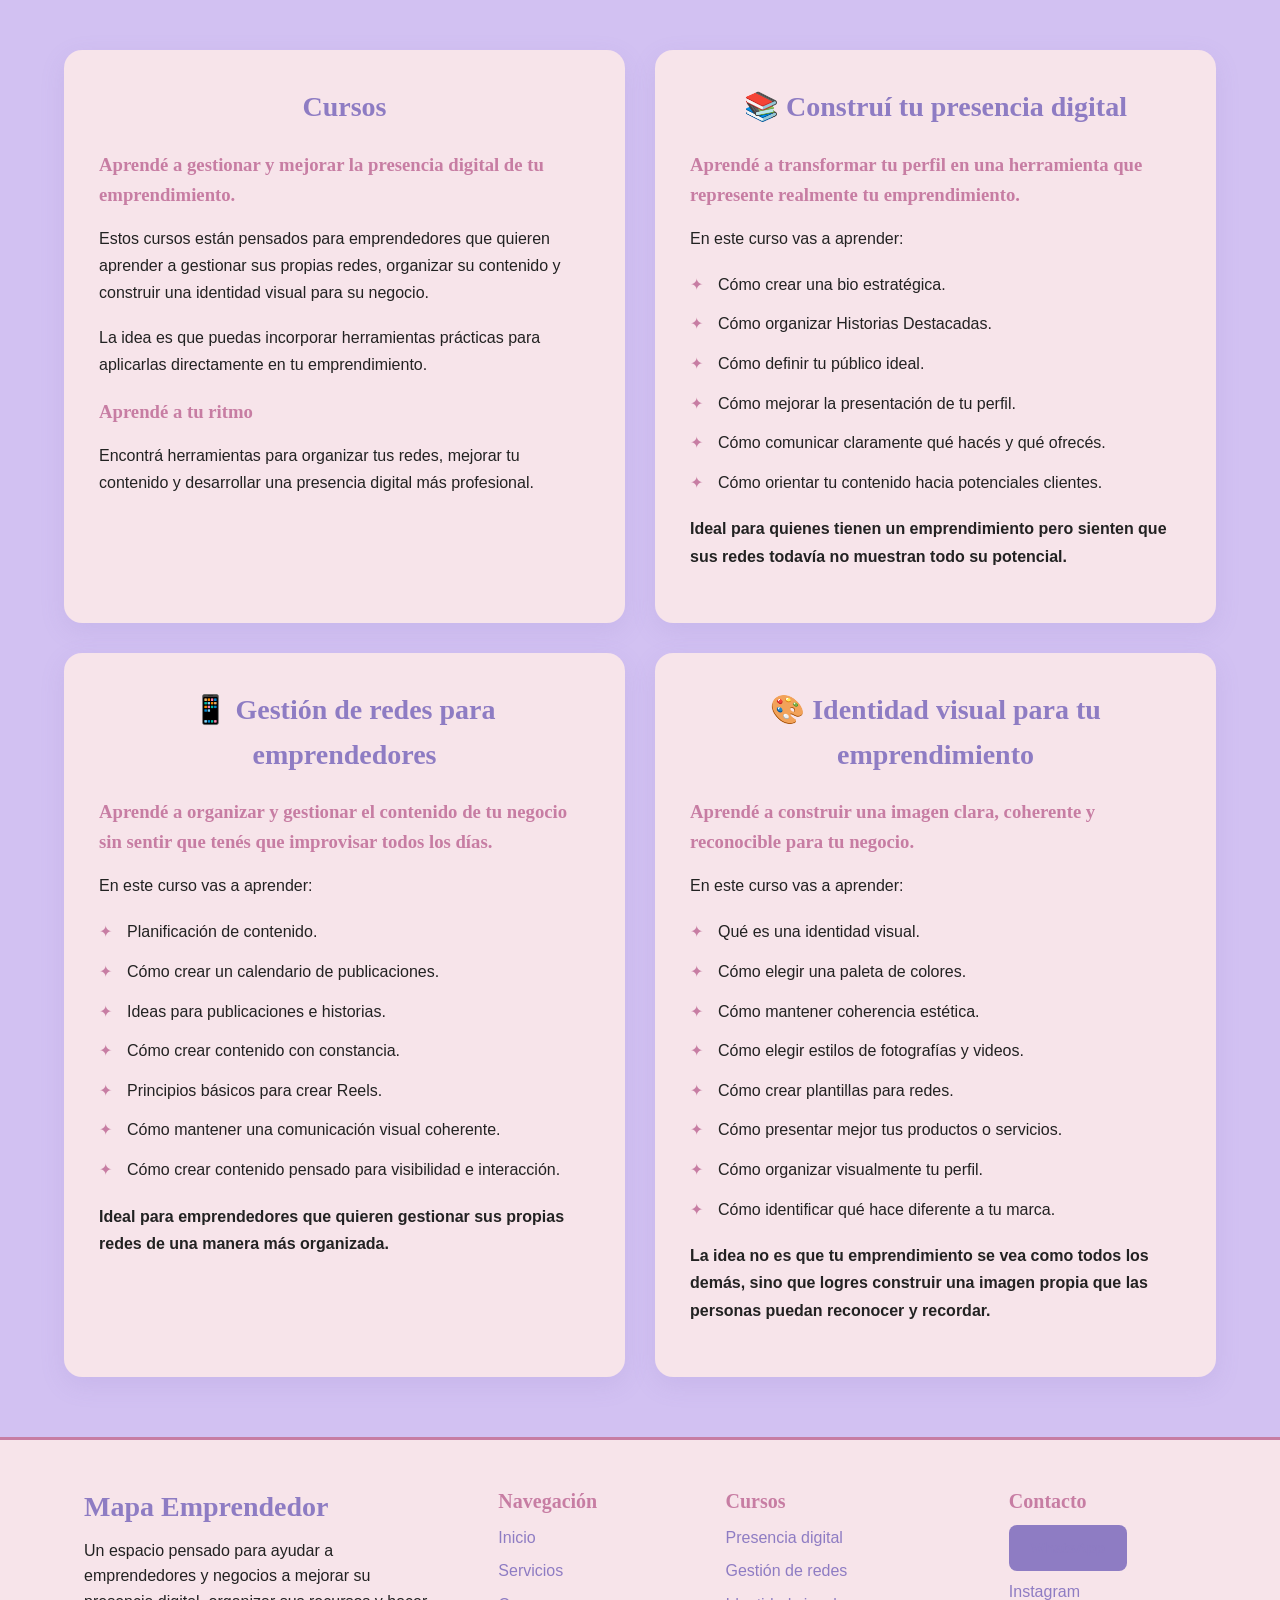
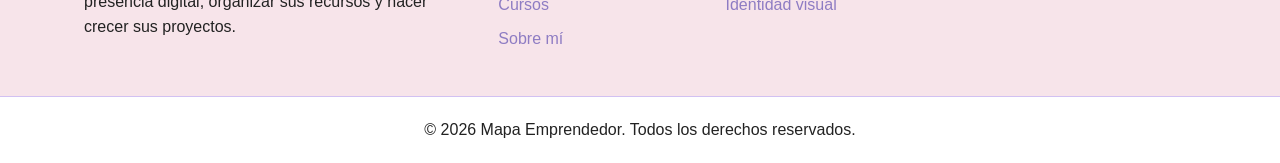
==== commit bd778770: "Fe" ====
--- a/cursos.html
+++ b/cursos.html
@@ -2,13 +2,8 @@
 <html lang="es">
 
 <head>
-
     <meta charset="UTF-8">
-
-    <meta
-        name="viewport"
-        content="width=device-width, initial-scale=1.0"
-    >
+    <meta name="viewport" content="width=device-width, initial-scale=1.0">
 
     <title>Cursos | Mapa Emprendedor</title>
 
@@ -27,9 +22,7 @@
         rel="stylesheet"
         href="./cursos.css"
     >
-
 </head>
-
 
 <body>
 
--- a/style.css
+++ b/style.css
@@ -1,14 +1,4 @@
-/* =========================================================
-   MAPA EMPRENDEDOR - CSS GENERAL
-========================================================= */
-
-
-/* =========================================================
-   VARIABLES
-========================================================= */
-
 :root {
-    /* COLORES */
     --violeta: #8e7cc3;
     --violeta-oscuro: #7563ad;
 
@@ -23,7 +13,6 @@
     --negro: #222222;
     --gris: #666666;
 
-    /* FUENTES */
     --fuente-titulo:
         Georgia,
         "Times New Roman",
@@ -34,11 +23,9 @@
         Helvetica,
         sans-serif;
 
-    /* MEDIDAS */
     --radio: 15px;
     --ancho-general: 1200px;
 
-    /* SOMBRAS */
     --sombra:
         0 8px 25px
         rgba(142, 124, 195, 0.15);
@@ -47,14 +34,9 @@
         0 14px 35px
         rgba(142, 124, 195, 0.25);
 
-    /* TRANSICIONES */
     --transicion: 0.3s ease;
 }
 
-
-/* =========================================================
-   RESET
-========================================================= */
 
 * {
     margin: 0;
@@ -62,13 +44,13 @@
     box-sizing: border-box;
 }
 
+
 html {
     scroll-behavior: smooth;
 }
 
+
 body {
-    margin: 0;
-
     background-color: var(--lila);
     color: var(--negro);
 
@@ -77,42 +59,19 @@
 
     overflow-x: hidden;
 }
+
 
 img {
     display: block;
     max-width: 100%;
 }
 
-button,
-input,
-textarea,
-select {
-    font: inherit;
-}
-
-
-/* =========================================================
-   LINKS GENERALES
-========================================================= */
 
 a {
     color: var(--violeta);
     text-decoration: none;
-
-    transition:
-        color var(--transicion),
-        background-color var(--transicion),
-        transform var(--transicion);
-}
-
-a:hover {
-    color: var(--rosa);
-}
-
-
-/* =========================================================
-   TÍTULOS
-========================================================= */
+}
+
 
 h1,
 h2,
@@ -121,23 +80,8 @@
     font-family: var(--fuente-titulo);
 }
 
-h1 {
-    margin-bottom: 20px;
-    color: var(--violeta);
-}
-
-h2 {
-    margin-bottom: 20px;
-}
-
-h3 {
-    margin-bottom: 15px;
-}
-
-
-/* =========================================================
-   HEADER
-========================================================= */
+
+/* HEADER */
 
 .header {
     width: 100%;
@@ -145,60 +89,27 @@
 
     background-color: var(--rosa-claro);
 
-    /* IMPORTANTE:
-       style.css está en la raíz,
-       por eso usamos ./img/ */
     background-image: url("./img/logo.jpeg");
 
     background-size: contain;
     background-position: center;
     background-repeat: no-repeat;
-
-    display: flex;
-    justify-content: center;
-    align-items: center;
-
-    animation: entradaHeader 1.2s ease-out;
-}
-
-@keyframes entradaHeader {
-
-    from {
-        opacity: 0;
-        transform: scale(0.96);
-    }
-
-    to {
-        opacity: 1;
-        transform: scale(1);
-    }
-
-}
-
-
-/* =========================================================
-   CONTENEDOR GENERAL
-========================================================= */
+}
+
+
+/* BIENVENIDA */
 
 .container {
     width: 100%;
     max-width: var(--ancho-general);
 
     margin: 0 auto;
+
     padding: 35px 20px;
 
     text-align: center;
-
-    animation:
-        entradaBienvenida
-        1s ease-out
-        0.2s both;
-}
-
-
-/* =========================================================
-   BIENVENIDA
-========================================================= */
+}
+
 
 #bienvenido {
     margin: 0;
@@ -210,35 +121,15 @@
     line-height: 1.5;
 }
 
-.container p {
-    font-size: 17px;
-    line-height: 1.6;
-}
-
-@keyframes entradaBienvenida {
-
-    from {
-        opacity: 0;
-        transform: translateY(25px);
-    }
-
-    to {
-        opacity: 1;
-        transform: translateY(0);
-    }
-
-}
-
-
-/* =========================================================
-   COLUMNAS PRINCIPALES
-========================================================= */
+
+/* COLUMNAS */
 
 .columnas {
     width: 100%;
     max-width: 1400px;
 
     margin: 0 auto;
+
     padding: 0 20px 40px;
 
     display: grid;
@@ -252,10 +143,6 @@
 }
 
 
-/* =========================================================
-   COLUMNA
-========================================================= */
-
 .columna {
     padding: 30px;
 
@@ -264,13 +151,6 @@
     border-radius: var(--radio);
 
     text-align: center;
-
-    opacity: 0;
-
-    animation:
-        entradaColumna
-        0.8s ease-out
-        forwards;
 
     transition:
         transform var(--transicion),
@@ -278,70 +158,37 @@
 }
 
 
-/* Animación escalonada */
-
-.columna:nth-child(1) {
-    animation-delay: 0.4s;
-}
-
-.columna:nth-child(2) {
-    animation-delay: 0.6s;
-}
-
-.columna:nth-child(3) {
-    animation-delay: 0.8s;
-}
-
-@keyframes entradaColumna {
-
-    from {
-        opacity: 0;
-        transform: translateY(35px);
-    }
-
-    to {
-        opacity: 1;
-        transform: translateY(0);
-    }
-
-}
-
 .columna:hover {
     transform: translateY(-8px);
+
     box-shadow: var(--sombra-hover);
 }
 
 
-/* =========================================================
-   CONTENIDO DE LAS COLUMNAS
-========================================================= */
-
 .columna h2 {
+    margin-bottom: 20px;
+
     color: var(--violeta);
-
-    transition:
-        transform var(--transicion),
-        color var(--transicion);
-}
+}
+
 
 .columna h3 {
+    margin-bottom: 15px;
+
     color: var(--rosa);
+
     line-height: 1.3;
 }
+
 
 .columna p {
     margin-bottom: 20px;
+
     line-height: 1.6;
 }
 
-.columna:hover h2 {
-    transform: scale(1.04);
-}
-
-
-/* =========================================================
-   FOTO PERFIL
-========================================================= */
+
+/* FOTO PERFIL */
 
 .foto-perfil {
     width: 160px;
@@ -359,9 +206,7 @@
 }
 
 
-/* =========================================================
-   BOTONES PRINCIPALES
-========================================================= */
+/* BOTONES */
 
 .explorar-btn,
 .btn,
@@ -374,12 +219,12 @@
     padding: 11px 22px;
 
     background-color: var(--violeta);
+
     color: var(--blanco);
 
     border: none;
     border-radius: 8px;
 
-    font-family: var(--fuente-texto);
     font-size: 15px;
     font-weight: 600;
 
@@ -389,20 +234,22 @@
 
     transition:
         background-color var(--transicion),
-        color var(--transicion),
         transform var(--transicion),
         box-shadow var(--transicion);
 }
+
 
 .explorar-btn:visited,
 .whatsapp-btn:visited {
     color: var(--blanco);
 }
+
 
 .explorar-btn:hover,
 .btn:hover,
 .whatsapp-btn:hover {
     background-color: var(--rosa);
+
     color: var(--blanco);
 
     transform: translateY(-3px);
@@ -412,274 +259,26 @@
         rgba(199, 125, 163, 0.30);
 }
 
-.explorar-btn:active,
-.btn:active,
-.whatsapp-btn:active {
-    transform: scale(0.96);
-}
-
-
-/* =========================================================
-   BOTÓN SECUNDARIO
-========================================================= */
-
-.btn-secundario {
-    display: inline-flex;
-
-    align-items: center;
-    justify-content: center;
-
-    padding: 10px 20px;
-
-    border: 2px solid var(--violeta);
-    border-radius: 8px;
-
-    background-color: transparent;
-    color: var(--violeta);
-
-    text-decoration: none;
-
-    transition:
-        background-color var(--transicion),
-        color var(--transicion),
-        transform var(--transicion);
-}
-
-.btn-secundario:hover {
-    background-color: var(--violeta);
-    color: var(--blanco);
-
-    transform: translateY(-3px);
-}
-
-
-/* =========================================================
-   SECCIONES GENERALES
-========================================================= */
-
-.seccion {
-    width: 100%;
-    max-width: var(--ancho-general);
-
-    margin: 0 auto;
-    padding: 60px 20px;
-}
-
-.seccion-titulo {
-    margin-bottom: 15px;
-
-    color: var(--violeta);
-
-    font-size: 32px;
-
-    text-align: center;
-}
-
-.seccion-subtitulo {
-    margin-bottom: 30px;
-
-    color: var(--rosa);
-
-    font-size: 20px;
-
-    text-align: center;
-}
-
-
-/* =========================================================
-   TARJETAS GENERALES
-========================================================= */
-
-.tarjetas {
-    display: grid;
-
-    grid-template-columns:
-        repeat(3, minmax(0, 1fr));
-
-    gap: 20px;
-}
-
-.tarjeta {
-    padding: 30px;
-
-    background-color: var(--rosa-claro);
-
-    border-radius: var(--radio);
-
-    box-shadow: var(--sombra);
-
-    transition:
-        transform var(--transicion),
-        box-shadow var(--transicion);
-}
-
-.tarjeta:hover {
-    transform: translateY(-6px);
-    box-shadow: var(--sombra-hover);
-}
-
-.tarjeta h2,
-.tarjeta h3 {
-    color: var(--violeta);
-}
-
-.tarjeta p {
-    margin-bottom: 15px;
-}
-
-
-/* =========================================================
-   LISTAS
-========================================================= */
-
-.lista {
-    margin: 20px 0;
-    padding: 0;
-
-    list-style: none;
-}
-
-.lista li {
-    position: relative;
-
-    margin-bottom: 12px;
-    padding-left: 25px;
-}
-
-.lista li::before {
-    content: "✦";
-
-    position: absolute;
-
-    left: 0;
-
-    color: var(--rosa);
-}
-
-
-/* =========================================================
-   FORMULARIOS
-========================================================= */
-
-.formulario {
-    width: 100%;
-    max-width: 650px;
-
-    margin: 30px auto;
-    padding: 30px;
-
-    background-color: var(--rosa-claro);
-
-    border-radius: var(--radio);
-}
-
-.formulario label {
-    display: block;
-
-    margin-bottom: 7px;
-
-    color: var(--violeta);
-
-    font-weight: bold;
-}
-
-.formulario input,
-.formulario textarea,
-.formulario select {
-    width: 100%;
-
-    margin-bottom: 20px;
-    padding: 12px;
-
-    border: 1px solid var(--lila);
-    border-radius: 8px;
-
-    background-color: var(--blanco);
-    color: var(--negro);
-
-    outline: none;
-
-    transition:
-        border-color var(--transicion),
-        box-shadow var(--transicion);
-}
-
-.formulario input:focus,
-.formulario textarea:focus,
-.formulario select:focus {
-    border-color: var(--violeta);
-
-    box-shadow:
-        0 0 0 3px
-        rgba(142, 124, 195, 0.15);
-}
-
-.formulario textarea {
-    min-height: 130px;
-    resize: vertical;
-}
-
-
-/* =========================================================
-   IMÁGENES DE CONTENIDO
-========================================================= */
-
-.imagen-contenido {
-    width: 100%;
-    max-width: 500px;
-
-    margin: 25px auto;
-
-    border-radius: var(--radio);
-
-    box-shadow: var(--sombra);
-}
-
-
-/* =========================================================
-   LINKS ESPECIALES
-========================================================= */
-
-.link {
-    color: var(--violeta);
-
-    font-weight: bold;
-    text-decoration: none;
-
-    transition: color var(--transicion);
-}
-
-.link:hover {
-    color: var(--rosa);
-}
-
-
-/* =========================================================
-   FOOTER
-========================================================= */
+
+/* FOOTER */
 
 .footer {
     width: 100%;
+
     margin-top: 60px;
 
     background-color: var(--rosa-claro);
-    color: var(--negro);
 
     border-top: 3px solid var(--rosa);
-
-    animation: aparecerFooter 1s ease-out;
-}
-
-
-/* =========================================================
-   CONTENIDO DEL FOOTER
-========================================================= */
+}
+
 
 .footer-contenido {
     width: 90%;
     max-width: var(--ancho-general);
 
     margin: 0 auto;
+
     padding: 45px 20px;
 
     display: grid;
@@ -691,122 +290,51 @@
 }
 
 
-/* =========================================================
-   COLUMNAS DEL FOOTER
-========================================================= */
-
 .footer-columna {
     display: flex;
 
     flex-direction: column;
+
     align-items: flex-start;
 
     gap: 8px;
 }
 
 
-/* =========================================================
-   MARCA
-========================================================= */
-
 .footer-marca h2 {
-    margin-bottom: 12px;
-
     color: var(--violeta);
 
     font-size: 28px;
 }
+
 
 .footer-marca p {
     max-width: 350px;
 
-    margin: 0;
-
     color: var(--negro);
-
-    line-height: 1.7;
-}
-
-
-/* =========================================================
-   TÍTULOS DEL FOOTER
-========================================================= */
+}
+
 
 .footer-columna h3 {
-    margin-bottom: 12px;
-
     color: var(--rosa);
 
     font-size: 20px;
 }
 
 
-/* =========================================================
-   ENLACES DEL FOOTER
-========================================================= */
-
 .footer-columna a {
-    display: inline-block;
-
-    position: relative;
-
-    width: fit-content;
-
-    padding: 3px 0;
-
-    background-color: transparent;
-
     color: var(--violeta);
 
-    border: none;
-    border-radius: 0;
-
-    font-size: 15px;
-    font-weight: normal;
-
-    text-decoration: none;
-
-    box-shadow: none;
-
-    transition:
-        color 0.3s ease,
-        transform 0.3s ease;
-}
+    transition: 0.3s ease;
+}
+
 
 .footer-columna a:hover {
-    background-color: transparent;
-
     color: var(--rosa);
 
     transform: translateX(4px);
-
-    box-shadow: none;
-}
-
-.footer-columna a::after {
-    content: "";
-
-    position: absolute;
-
-    left: 0;
-    bottom: 0;
-
-    width: 0;
-    height: 1px;
-
-    background-color: var(--rosa);
-
-    transition: width 0.3s ease;
-}
-
-.footer-columna a:hover::after {
-    width: 100%;
-}
-
-
-/* =========================================================
-   PARTE INFERIOR DEL FOOTER
-========================================================= */
+}
+
 
 .footer-inferior {
     width: 100%;
@@ -820,226 +348,69 @@
     text-align: center;
 }
 
-.footer-inferior p {
-    margin: 0;
-
-    color: var(--negro);
-
-    font-size: 14px;
-}
-
-
-/* =========================================================
-   ANIMACIÓN FOOTER
-========================================================= */
-
-@keyframes aparecerFooter {
-
-    from {
-        opacity: 0;
-        transform: translateY(25px);
-    }
-
-    to {
-        opacity: 1;
-        transform: translateY(0);
-    }
-
-}
-
-
-/* =========================================================
-   TABLET
-   769px - 1024px
-========================================================= */
-
-@media (min-width: 769px) and (max-width: 1024px) {
+
+/* TABLET */
+
+@media (max-width: 1024px) {
 
     .header {
         min-height: 300px;
-        background-size: contain;
-    }
-
-    .container {
-        padding: 30px 25px;
-    }
-
-    #bienvenido {
-        font-size: 23px;
-    }
+    }
+
 
     .columnas {
         grid-template-columns:
             repeat(2, minmax(0, 1fr));
-
-        gap: 22px;
-
-        padding:
-            0 25px
-            40px;
-    }
-
-    /* SERVICIOS */
-
-    .columna:nth-child(1) {
-        grid-column: 1;
-        grid-row: 1;
-    }
-
-    /* SOBRE MÍ */
+    }
+
 
     .columna:nth-child(2) {
         grid-column: 1 / -1;
-        grid-row: 2;
 
         width: 65%;
 
         justify-self: center;
     }
 
-    /* CURSOS */
-
-    .columna:nth-child(3) {
-        grid-column: 2;
-        grid-row: 1;
-    }
-
-    .columna {
-        padding: 27px;
-    }
-
-    .tarjetas {
-        grid-template-columns:
-            repeat(2, minmax(0, 1fr));
-    }
-
-    .seccion {
-        padding:
-            50px 25px;
-    }
 
     .footer-contenido {
         grid-template-columns:
             repeat(2, minmax(0, 1fr));
-
-        gap:
-            35px
-            50px;
-
-        padding:
-            40px
-            25px;
-    }
-
-}
-
-
-/* =========================================================
-   CELULAR
-   hasta 768px
-========================================================= */
+    }
+
+}
+
+
+/* CELULAR */
 
 @media (max-width: 768px) {
 
     .header {
         min-height: 250px;
-
-        background-size: contain;
-        background-position: center;
-    }
-
-    .container {
-        padding:
-            25px
-            15px;
-    }
+    }
+
 
     #bienvenido {
         font-size: 21px;
-
-        line-height: 1.4;
-    }
-
-    .container p {
-        font-size: 16px;
-    }
+    }
+
 
     .columnas {
+        grid-template-columns: 1fr;
+
+        padding:
+            0
+            15px
+            30px;
+    }
+
+
+    .columna:nth-child(2) {
         width: 100%;
 
-        grid-template-columns: 1fr;
-
-        gap: 20px;
-
-        padding:
-            0 15px
-            30px;
-    }
-
-    .columna {
-        width: 100%;
-
-        padding: 25px 20px;
-
-        height: fit-content;
-    }
-
-    .columna h2 {
-        font-size: 25px;
-    }
-
-    .columna h3 {
-        font-size: 18px;
-    }
-
-    .tarjetas {
-        grid-template-columns: 1fr;
-    }
-
-    .tarjeta {
-        padding: 25px 20px;
-    }
-
-    .seccion {
-        padding:
-            45px
-            15px;
-    }
-
-    .seccion-titulo {
-        font-size: 27px;
-    }
-
-    .seccion-subtitulo {
-        font-size: 18px;
-    }
-
-    .formulario {
-        width: 100%;
-        padding: 22px 18px;
-    }
-
-    .imagen-contenido {
-        width: 100%;
-        max-width: 450px;
-    }
-
-    .footer-contenido {
-        grid-template-columns:
-            repeat(2, minmax(0, 1fr));
-
-        gap: 30px;
-    }
-
-}
-
-
-/* =========================================================
-   CELULAR PEQUEÑO
-   hasta 600px
-========================================================= */
-
-@media (max-width: 600px) {
+        grid-column: auto;
+    }
+
 
     .footer-contenido {
         grid-template-columns: 1fr;
@@ -1048,10 +419,7 @@
 }
 
 
-/* =========================================================
-   CELULAR PEQUEÑO
-   hasta 480px
-========================================================= */
+/* CELULAR PEQUEÑO */
 
 @media (max-width: 480px) {
 
@@ -1059,167 +427,23 @@
         min-height: 210px;
     }
 
+
     #bienvenido {
         font-size: 19px;
     }
 
-    .container {
-        padding:
-            20px
-            14px;
-    }
-
-    .columnas {
-        padding:
-            0
-            12px
-            25px;
-
-        gap: 16px;
-    }
 
     .columna {
         padding:
             22px
             18px;
-
-        border-radius: 13px;
-    }
-
-    .columna h2 {
-        font-size: 23px;
-    }
-
-    .columna h3 {
-        font-size: 17px;
-    }
-
-    .columna p {
-        font-size: 15px;
-    }
+    }
+
 
     .explorar-btn,
     .btn,
-    .btn-secundario,
     .whatsapp-btn {
         width: 100%;
-
-        text-align: center;
-
-        justify-content: center;
-    }
-
-    .seccion {
-        padding:
-            35px
-            12px;
-    }
-
-    .seccion-titulo {
-        font-size: 24px;
-    }
-
-    .formulario {
-        padding:
-            20px
-            15px;
-    }
-
-    .footer-contenido {
-        width: 95%;
-
-        padding:
-            35px
-            15px;
-
-        gap: 25px;
-    }
-
-    .footer-marca h2 {
-        font-size: 24px;
-    }
-
-    .footer-columna h3 {
-        font-size: 18px;
-    }
-
-    .footer-columna a {
-        font-size: 14px;
-    }
-
-    .footer-inferior {
-        padding:
-            18px
-            12px;
-    }
-
-    .footer-inferior p {
-        font-size: 12px;
-    }
-
-}
-
-
-/* =========================================================
-   CELULARES MUY PEQUEÑOS
-   hasta 360px
-========================================================= */
-
-@media (max-width: 360px) {
-
-    .header {
-        min-height: 180px;
-    }
-
-    #bienvenido {
-        font-size: 18px;
-    }
-
-    .columna {
-        padding:
-            20px
-            15px;
-    }
-
-    .columna h2 {
-        font-size: 21px;
-    }
-
-    .columna h3 {
-        font-size: 16px;
-    }
-
-    .columna p {
-        font-size: 14px;
-    }
-
-}
-
-
-/* =========================================================
-   ACCESIBILIDAD
-========================================================= */
-
-@media (prefers-reduced-motion: reduce) {
-
-    html {
-        scroll-behavior: auto;
-    }
-
-    .header,
-    .container,
-    .columna,
-    .footer {
-        animation: none;
-        opacity: 1;
-    }
-
-    *,
-    *::before,
-    *::after {
-        animation-duration: 0.01ms !important;
-        animation-iteration-count: 1 !important;
-        transition-duration: 0.01ms !important;
     }
 
 }
--- a/cursos.css
+++ b/cursos.css
@@ -1,12 +1,3 @@
-/* =========================================================
-   PÁGINA CURSOS
-========================================================= */
-
-
-/* =========================================================
-   LAYOUT GENERAL
-========================================================= */
-
 .cursos-layout {
     width: 90%;
     max-width: 1300px;
@@ -19,18 +10,11 @@
         repeat(2, minmax(0, 1fr));
 
     gap: 30px;
-
-    align-items: start;
 }
 
 
-/* =========================================================
-   TARJETAS
-========================================================= */
-
 .curso-card {
     width: 100%;
-    height: fit-content;
 
     padding: 35px;
 
@@ -41,84 +25,42 @@
     box-shadow:
         0 8px 25px
         rgba(142, 124, 195, 0.15);
-
-    transition:
-        transform 0.3s ease,
-        box-shadow 0.3s ease;
 }
 
-.curso-card:hover {
-    transform: translateY(-7px);
-
-    box-shadow:
-        0 15px 35px
-        rgba(142, 124, 195, 0.25);
-}
-
-
-/* =========================================================
-   TÍTULOS
-========================================================= */
 
 .curso-card h2 {
     margin-bottom: 20px;
 
     color: var(--violeta);
 
-    font-family:
-        Georgia,
-        "Times New Roman",
-        serif;
-
     font-size: 28px;
-
-    line-height: 1.3;
 
     text-align: center;
 }
 
+
 .curso-card h3 {
-    margin-top: 20px;
     margin-bottom: 15px;
 
     color: var(--rosa);
-
-    font-size: 19px;
-
-    line-height: 1.4;
 }
 
-
-/* =========================================================
-   PÁRRAFOS
-========================================================= */
 
 .curso-card p {
     margin-bottom: 18px;
 
-    color: var(--negro);
-
-    font-size: 16px;
-
     line-height: 1.7;
 }
 
-.curso-card strong {
-    color: var(--violeta-oscuro);
-}
-
-
-/* =========================================================
-   LISTAS
-========================================================= */
 
 .curso-lista {
-    margin: 20px 0 25px;
+    margin: 20px 0;
 
     padding: 0;
 
     list-style: none;
 }
+
 
 .curso-lista li {
     position: relative;
@@ -126,122 +68,19 @@
     margin-bottom: 14px;
 
     padding-left: 28px;
+}
 
-    color: var(--negro);
-
-    font-size: 16px;
-
-    line-height: 1.6;
-}
 
 .curso-lista li::before {
     content: "✦";
 
     position: absolute;
 
-    top: 0;
     left: 0;
 
     color: var(--rosa);
-
-    font-size: 18px;
 }
 
-
-/* =========================================================
-   EFECTO EN LOS TÍTULOS
-========================================================= */
-
-.curso-card h2 {
-    transition:
-        transform 0.3s ease,
-        color 0.3s ease;
-}
-
-.curso-card:hover h2 {
-    transform: scale(1.03);
-
-    color: var(--violeta-oscuro);
-}
-
-
-/* =========================================================
-   LINKS / BOTONES SI LOS AGREGÁS
-========================================================= */
-
-.curso-card .explorar-btn {
-    display: inline-flex;
-
-    align-items: center;
-    justify-content: center;
-
-    margin-top: 10px;
-
-    padding: 12px 24px;
-
-    background-color: var(--violeta);
-
-    color: var(--blanco);
-
-    border-radius: 9px;
-
-    font-size: 15px;
-
-    font-weight: 600;
-
-    text-decoration: none;
-
-    transition:
-        background-color 0.3s ease,
-        transform 0.3s ease,
-        box-shadow 0.3s ease;
-}
-
-.curso-card .explorar-btn:hover {
-    background-color: var(--rosa);
-
-    color: var(--blanco);
-
-    transform: translateY(-3px);
-
-    box-shadow:
-        0 8px 18px
-        rgba(199, 125, 163, 0.30);
-}
-
-.curso-card .explorar-btn:visited {
-    color: var(--blanco);
-}
-
-
-/* =========================================================
-   TABLET
-========================================================= */
-
-@media (max-width: 1024px) {
-
-    .cursos-layout {
-        width: 94%;
-
-        gap: 22px;
-
-        margin: 40px auto;
-    }
-
-    .curso-card {
-        padding: 27px;
-    }
-
-    .curso-card h2 {
-        font-size: 25px;
-    }
-
-}
-
-
-/* =========================================================
-   TABLET PEQUEÑA
-========================================================= */
 
 @media (max-width: 800px) {
 
@@ -249,72 +88,4 @@
         grid-template-columns: 1fr;
     }
 
-}
-
-
-/* =========================================================
-   CELULAR
-========================================================= */
-
-@media (max-width: 600px) {
-
-    .cursos-layout {
-        width: 92%;
-
-        margin: 30px auto;
-
-        gap: 20px;
-    }
-
-    .curso-card {
-        padding: 24px 20px;
-
-        border-radius: 15px;
-    }
-
-    .curso-card h2 {
-        font-size: 23px;
-    }
-
-    .curso-card h3 {
-        font-size: 18px;
-    }
-
-    .curso-card p,
-    .curso-lista li {
-        font-size: 15px;
-    }
-
-    .curso-card .explorar-btn {
-        width: 100%;
-
-        margin-top: 12px;
-    }
-
-}
-
-
-/* =========================================================
-   CELULARES MUY PEQUEÑOS
-========================================================= */
-
-@media (max-width: 400px) {
-
-    .curso-card {
-        padding: 20px 17px;
-    }
-
-    .curso-card h2 {
-        font-size: 21px;
-    }
-
-    .curso-card h3 {
-        font-size: 17px;
-    }
-
-    .curso-card p,
-    .curso-lista li {
-        font-size: 14px;
-    }
-
 }
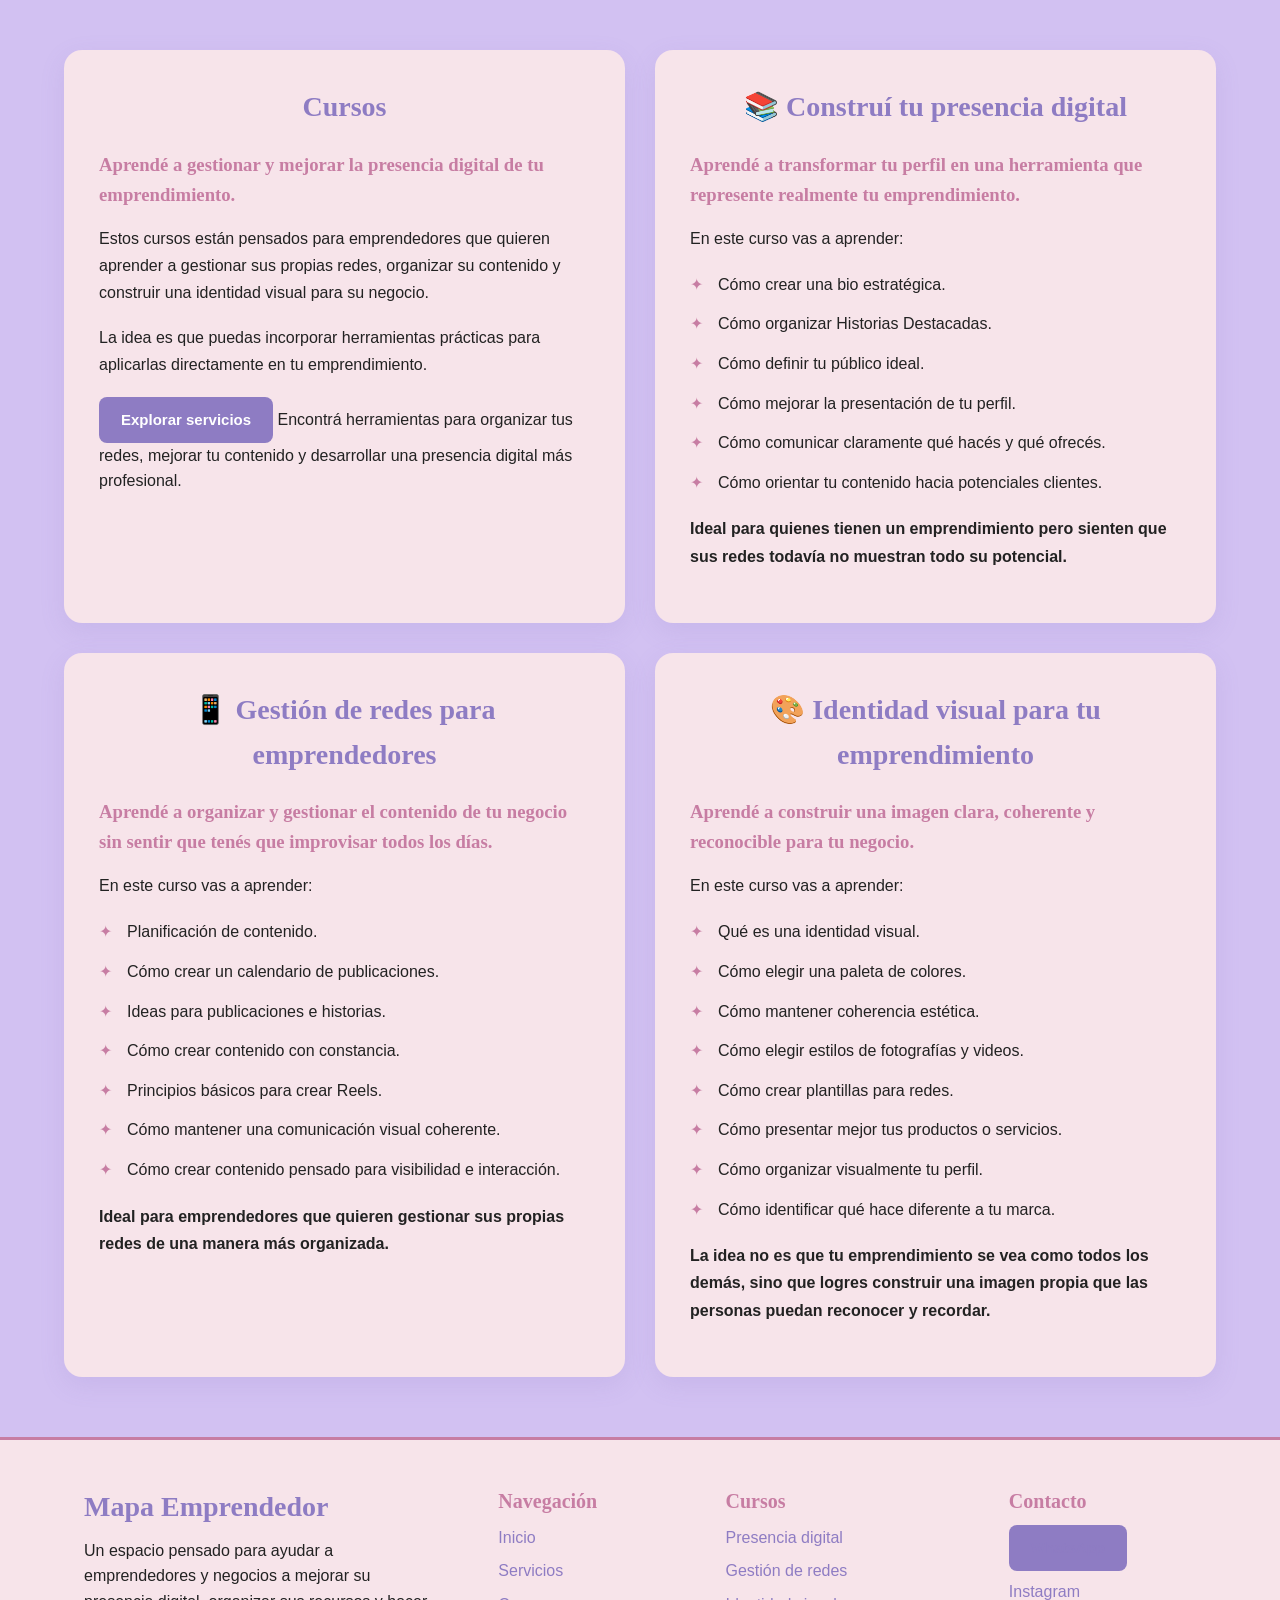
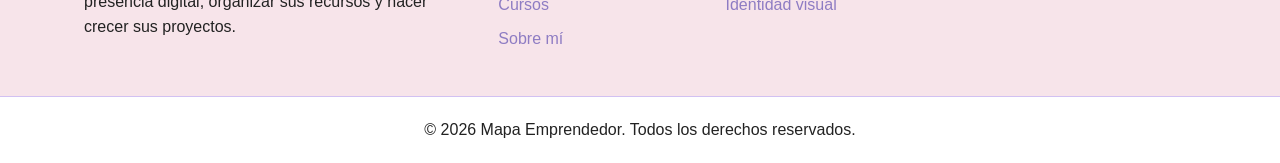
==== commit fa1198f9: "Corregir nombres y rutas para AWS" ====
--- a/cursos.html
+++ b/cursos.html
@@ -60,12 +60,12 @@
                 prácticas para aplicarlas directamente
                 en tu emprendimiento.
             </p>
-
-            <h3>
-                Aprendé a tu ritmo
-            </h3>
-
-            <p>
+<a
+    class="explorar-btn"
+    href="./servicios.html"
+>
+    Explorar servicios
+</a>
                 Encontrá herramientas para organizar tus redes,
                 mejorar tu contenido y desarrollar una presencia
                 digital más profesional.
